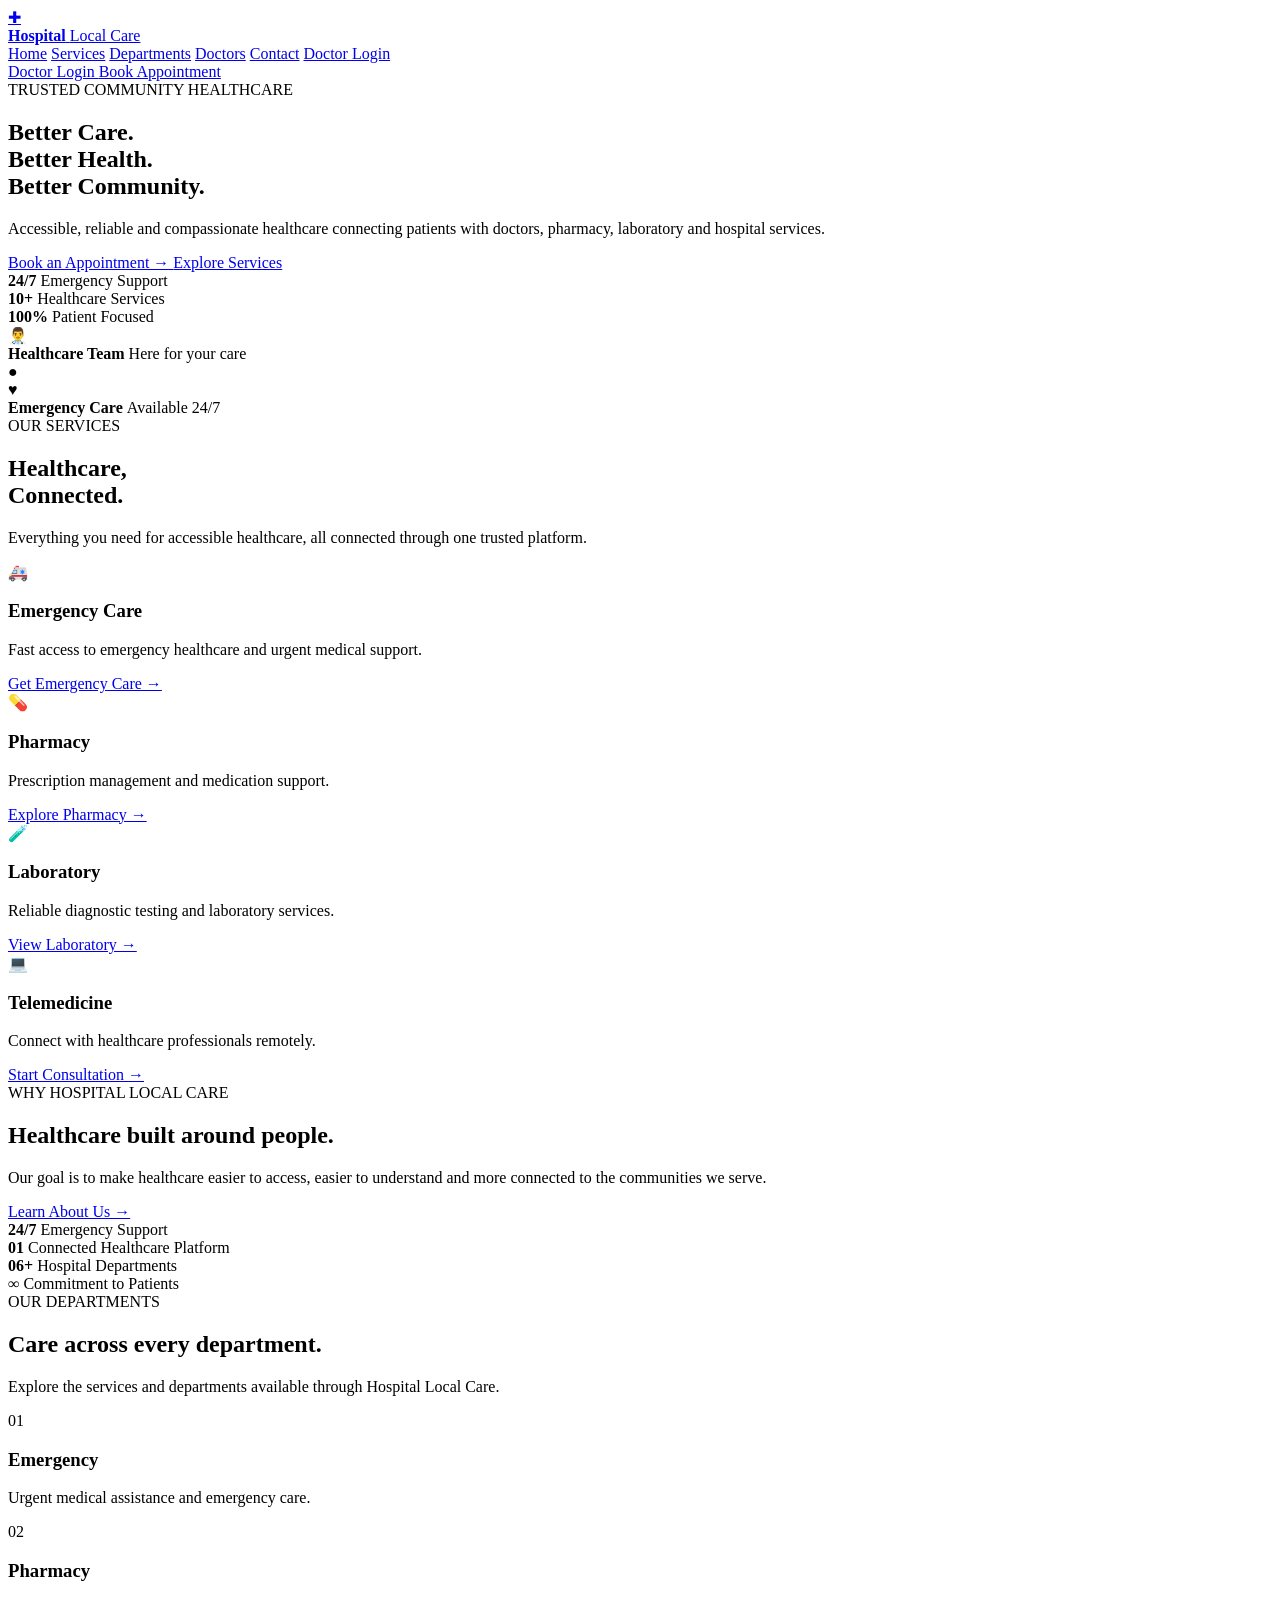
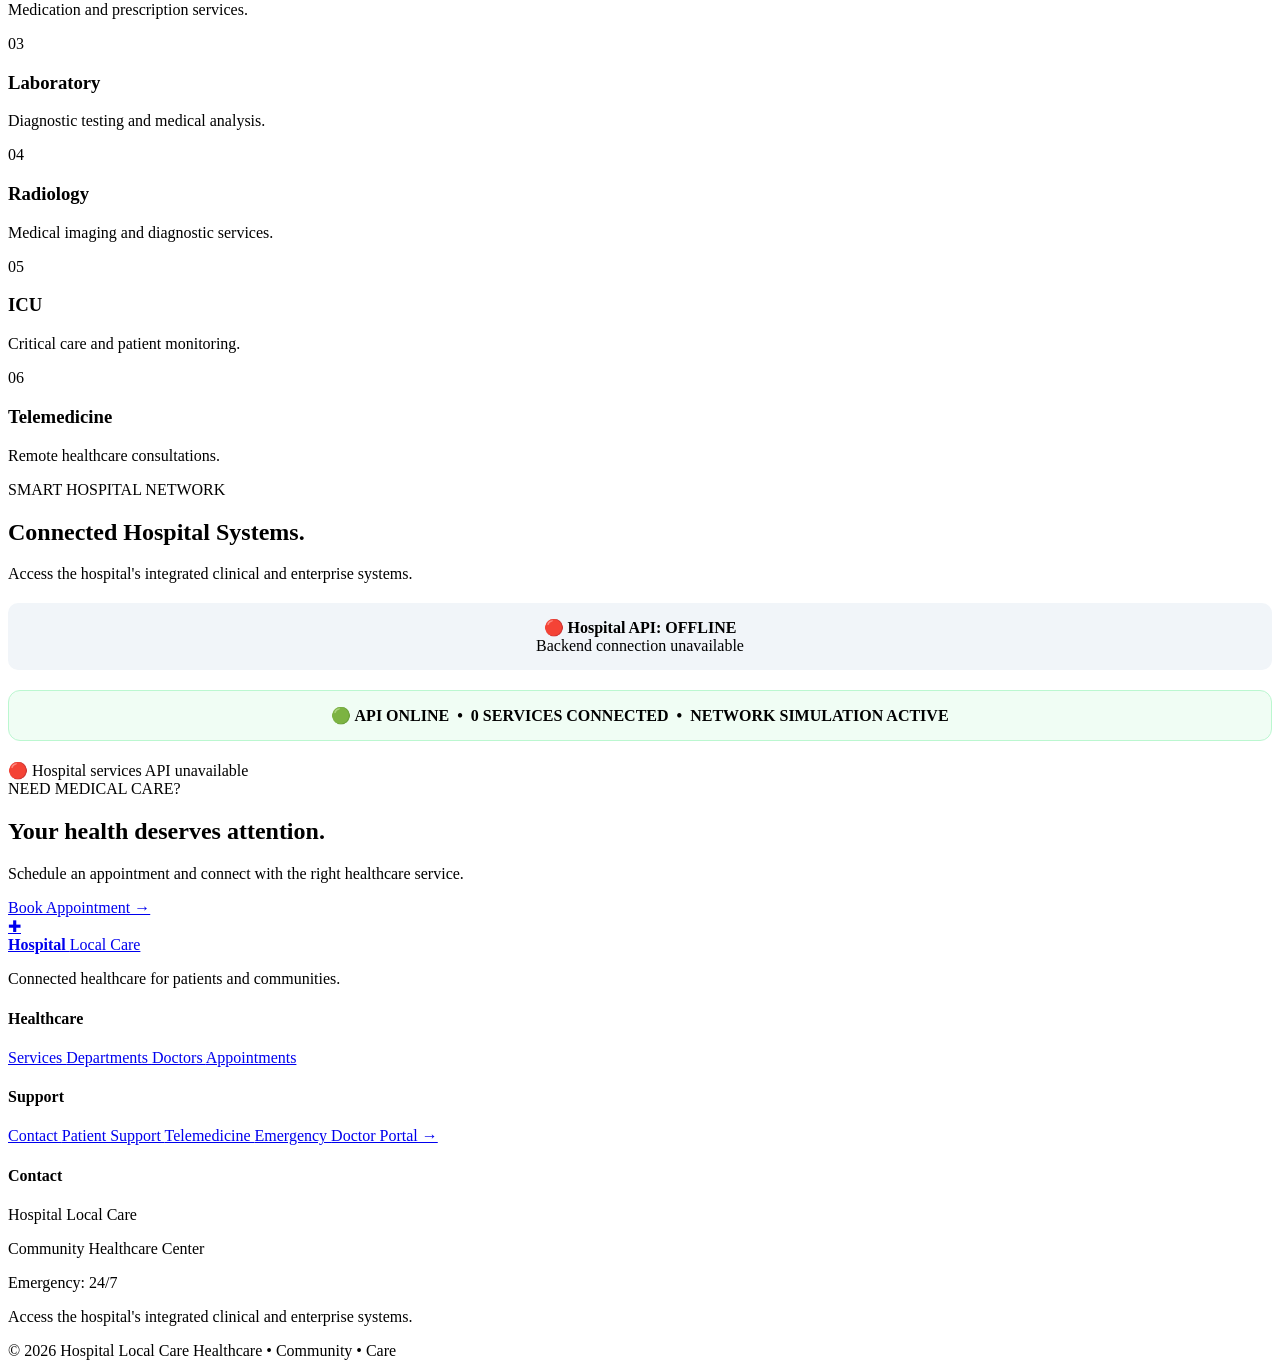
==== index.html @ d18a2b25 "Create index.html" ====
<!DOCTYPE html>
<html lang="en">

<head>
    <meta charset="UTF-8">
    <meta name="viewport" content="width=device-width, initial-scale=1.0">

    <title>Hospital Local Care | Healthcare for Everyone</title>

    <link rel="stylesheet" href="style.css">

    <link rel="preconnect" href="https://fonts.googleapis.com">
    <link rel="preconnect" href="https://fonts.gstatic.com" crossorigin>

    <link
        href="https://fonts.googleapis.com/css2?family=Inter:wght@400;500;600;700;800&display=swap"
        rel="stylesheet">
</head>


<body>


<!-- =====================================================
     NAVBAR
===================================================== -->

<header class="navbar">

    <a href="index.html" class="logo">

        <div class="logo-icon">
            ✚
        </div>

        <div>
            <strong>Hospital</strong>
            <span>Local Care</span>
        </div>

    </a>


   <nav>

    <a href="index.html">Home</a>

    <a href="services.html">Services</a>

    <a href="departments.html">Departments</a>

    <a href="doctors.html">Doctors</a>

    <a href="contact.html">Contact</a>

    <a href="doctor/login.html" class="doctor-login-link">
        Doctor Login
    </a>

</nav>

    <div class="nav-actions">
    <a href="doctor/login.html" class="doctor-login-link">
        Doctor Login
    </a>

    <a href="appointment.html" class="nav-button">
        Book Appointment
    </a>
</div>

</header>



<!-- =====================================================
     MAIN
===================================================== -->

<main>


<!-- =====================================================
     HERO
===================================================== -->

<section class="hero" id="home">


    <div class="hero-content">


        <div class="eyebrow">

            <span></span>

            TRUSTED COMMUNITY HEALTHCARE

        </div>


        <h1>

            Better Care.<br>

            Better Health.<br>

            <strong>Better Community.</strong>

        </h1>


        <p>

            Accessible, reliable and compassionate healthcare
            connecting patients with doctors, pharmacy,
            laboratory and hospital services.

        </p>


        <div class="hero-buttons">


            <a
                href="appointment.html"
                class="primary-button">

                Book an Appointment →

            </a>


            <a
                href="services.html"
                class="secondary-button">

                Explore Services

            </a>


        </div>


        <div class="hero-trust">


            <div>

                <strong>24/7</strong>

                <span>
                    Emergency Support
                </span>

            </div>


            <div>

                <strong>10+</strong>

                <span>
                    Healthcare Services
                </span>

            </div>


            <div>

                <strong>100%</strong>

                <span>
                    Patient Focused
                </span>

            </div>


        </div>


    </div>



    <!-- HERO VISUAL -->

    <div class="hero-visual">


        <div class="medical-circle"></div>


        <div class="doctor-card">


            <div class="doctor-avatar">
                👨‍⚕️
            </div>


            <div>

                <strong>
                    Healthcare Team
                </strong>

                <span>
                    Here for your care
                </span>

            </div>


            <div class="online">
                ●
            </div>


        </div>



        <div class="emergency-card">


            <div class="emergency-icon">
                ♥
            </div>


            <div>

                <strong>
                    Emergency Care
                </strong>

                <span>
                    Available 24/7
                </span>

            </div>


        </div>


    </div>


</section>



<!-- =====================================================
     SERVICES
===================================================== -->

<section class="section" id="services">


    <div class="section-heading">


        <div>

            <span class="section-label">
                OUR SERVICES
            </span>


            <h2>

                Healthcare,<br>

                <span>
                    Connected.
                </span>

            </h2>

        </div>


        <p>

            Everything you need for accessible healthcare,
            all connected through one trusted platform.

        </p>


    </div>



    <div class="service-grid">


        <!-- EMERGENCY -->

        <div class="service-card emergency">


            <div class="service-icon">
                🚑
            </div>


            <h3>
                Emergency Care
            </h3>


            <p>

                Fast access to emergency healthcare
                and urgent medical support.

            </p>


            <a href="appointment.html">
                Get Emergency Care →
            </a>


        </div>



        <!-- PHARMACY -->

        <div class="service-card">


            <div class="service-icon">
                💊
            </div>


            <h3>
                Pharmacy
            </h3>


            <p>

                Prescription management and
                medication support.

            </p>


            <a href="services.html">
                Explore Pharmacy →
            </a>


        </div>



        <!-- LABORATORY -->

        <div class="service-card">


            <div class="service-icon">
                🧪
            </div>


            <h3>
                Laboratory
            </h3>


            <p>

                Reliable diagnostic testing and
                laboratory services.

            </p>


            <a href="departments.html">
                View Laboratory →
            </a>


        </div>



        <!-- TELEMEDICINE -->

        <div class="service-card">


            <div class="service-icon">
                💻
            </div>


            <h3>
                Telemedicine
            </h3>


            <p>

                Connect with healthcare professionals
                remotely.

            </p>


            <a href="appointment.html">
                Start Consultation →
            </a>


        </div>


    </div>


</section>



<!-- =====================================================
     WHY US
===================================================== -->

<section class="trust-section">


    <div class="trust-content">


        <span class="section-label">
            WHY HOSPITAL LOCAL CARE
        </span>


        <h2>

            Healthcare built around

            <span>
                people.
            </span>

        </h2>


        <p>

            Our goal is to make healthcare easier to access,
            easier to understand and more connected to the
            communities we serve.

        </p>


        <a
            href="about.html"
            class="primary-button">

            Learn About Us →

        </a>


    </div>



    <div class="trust-grid">


        <div class="trust-card">

            <strong>
                24/7
            </strong>

            <span>
                Emergency Support
            </span>

        </div>


        <div class="trust-card">

            <strong>
                01
            </strong>

            <span>
                Connected Healthcare Platform
            </span>

        </div>


        <div class="trust-card">

            <strong>
                06+
            </strong>

            <span>
                Hospital Departments
            </span>

        </div>


        <div class="trust-card">

            <strong>
                ∞
            </strong>

            <span>
                Commitment to Patients
            </span>

        </div>


    </div>


</section>



<!-- =====================================================
     DEPARTMENTS
===================================================== -->

<section class="section" id="departments">


    <div class="center-heading">


        <span class="section-label">
            OUR DEPARTMENTS
        </span>


        <h2>

            Care across every

            <span>
                department.
            </span>

        </h2>


        <p>

            Explore the services and departments available
            through Hospital Local Care.

        </p>


    </div>



    <div class="department-grid">


        <div class="department-card">

            <span>
                01
            </span>

            <h3>
                Emergency
            </h3>

            <p>
                Urgent medical assistance and emergency care.
            </p>

        </div>



        <div class="department-card">

            <span>
                02
            </span>

            <h3>
                Pharmacy
            </h3>

            <p>
                Medication and prescription services.
            </p>

        </div>



        <div class="department-card">

            <span>
                03
            </span>

            <h3>
                Laboratory
            </h3>

            <p>
                Diagnostic testing and medical analysis.
            </p>

        </div>



        <div class="department-card">

            <span>
                04
            </span>

            <h3>
                Radiology
            </h3>

            <p>
                Medical imaging and diagnostic services.
            </p>

        </div>



        <div class="department-card">

            <span>
                05
            </span>

            <h3>
                ICU
            </h3>

            <p>
                Critical care and patient monitoring.
            </p>

        </div>



        <div class="department-card">

            <span>
                06
            </span>

            <h3>
                Telemedicine
            </h3>

            <p>
                Remote healthcare consultations.
            </p>

        </div>


    </div>


</section>



<!-- =====================================================
     SMART HOSPITAL NETWORK
===================================================== -->

<section class="section" id="smart-hospital-network">

    <div class="center-heading">

        <span class="section-label">
            SMART HOSPITAL NETWORK
        </span>

        <h2>
            Connected
            <span>Hospital Systems.</span>
        </h2>

        <p>
            Access the hospital's integrated clinical and enterprise systems.
        </p>

    </div>

    <div id="api-status" style="margin:20px 0; padding:15px; border-radius:10px; background:#f1f5f9; text-align:center;">
        Connecting to Smart Hospital API...
    </div>

    <div style="
        margin:20px 0;
        padding:15px 20px;
        border-radius:12px;
        background:#f0fdf4;
        border:1px solid #bbf7d0;
        text-align:center;
        font-weight:600;
    ">
        🟢 API ONLINE &nbsp;•&nbsp;
        <span id="service-count">0</span> SERVICES CONNECTED &nbsp;•&nbsp;
        NETWORK SIMULATION ACTIVE
    </div>

    <div id="hospital-services" class="service-grid"></div>

</section>

<script>
function checkHospitalAPI() {
    fetch("https://smart-hospital-api-i5eo.onrender.com/api/health")
        .then(response => {
            if (!response.ok) {
                throw new Error("API unavailable");
            }
            return response.json();
        })
        .then(data => {
            document.getElementById("api-status").innerHTML =
                "🟢 <strong>" + data.hospital + " API: " + data.status + "</strong><br>" +
                data.message;
        })
        .catch(error => {
            document.getElementById("api-status").innerHTML =
                "🔴 <strong>Hospital API: OFFLINE</strong><br>" +
                "Backend connection unavailable";
        });
}

checkHospitalAPI();
setInterval(checkHospitalAPI, 10000);

fetch("http://127.0.0.1:5000/api/services")
    .then(response => {
        if (!response.ok) {
            throw new Error("Services API unavailable");
        }
        return response.json();
    })
    .then(services => {
        const container = document.getElementById("hospital-services");
        const serviceCount = Object.keys(services).length;

        document.getElementById("service-count").textContent = serviceCount;

        container.innerHTML = Object.values(services).map(service => `
            <div class="service-card">
                <div class="service-icon">🏥</div>
                <h3>${service.name}</h3>
                <p>🟢 <strong>${service.status}</strong></p>
                <small>Hospital Server: ${service.ip}</small>
                <br><br>
                <button
                    onclick="openHospitalService('${service.url}')"
                    style="
                        padding:10px 16px;
                        border:0;
                        border-radius:8px;
                        cursor:pointer;
                    "
                >
                    Open Hospital Service →
                </button>
            </div>
        `).join("");
    })
    .catch(error => {
        document.getElementById("hospital-services").innerHTML =
            "🔴 Hospital services API unavailable";
        document.getElementById("service-count").textContent = "0";
    });

function openHospitalService(url) {
    const serviceName =
        url.includes("192.168.80.30") ? "Electronic Medical Record" :
        url.includes("192.168.80.40") ? "Medical Imaging / PACS" :
        url.includes("192.168.80.50") ? "AI Healthcare" :
        url.includes("192.168.80.60") ? "Pharmacy Management" :
        "Hospital Service";

    alert(
        "🏥 " + serviceName +
        "\n\nStatus: ONLINE" +
        "\nHospital Network Endpoint: " + url +
        "\n\nConnected through Smart Hospital API"
    );
}
</script>


<!-- =====================================================
     APPOINTMENT CTA
===================================================== -->

<section
    class="appointment"
    id="appointment">


    <div>


        <span class="section-label">
            NEED MEDICAL CARE?
        </span>


        <h2>

            Your health deserves

            <span>
                attention.
            </span>

        </h2>


        <p>

            Schedule an appointment and connect
            with the right healthcare service.

        </p>


    </div>


    <a
        href="appointment.html"
        class="appointment-button">

        Book Appointment →

    </a>


</section>


</main>



<!-- =====================================================
     FOOTER
===================================================== -->

<footer id="contact">


    <div class="footer-main">


        <!-- BRAND -->

        <div class="footer-brand">


            <a
                href="index.html"
                class="logo footer-logo">


                <div class="logo-icon">
                    ✚
                </div>


                <div>

                    <strong>
                        Hospital
                    </strong>

                    <span>
                        Local Care
                    </span>

                </div>


            </a>


            <p>

                Connected healthcare for
                patients and communities.

            </p>


        </div>



        <!-- HEALTHCARE -->

        <div>


            <h4>
                Healthcare
            </h4>


            <a href="services.html">
                Services
            </a>


            <a href="departments.html">
                Departments
            </a>


            <a href="doctors.html">
                Doctors
            </a>


            <a href="appointment.html">
                Appointments
            </a>


        </div>



        <!-- SUPPORT -->

        <div>


            <h4>
                Support
            </h4>


            <a href="contact.html">
                Contact
            </a>


            <a href="appointment.html">
                Patient Support
            </a>


            <a href="appointment.html">
                Telemedicine
            </a>


            <a href="appointment.html">
                Emergency
            </a>


            <!-- DOCTOR PORTAL -->

            <a
                href="doctor/login.html"
                class="doctor-portal-link">

                Doctor Portal →

            </a>


        </div>



        <!-- CONTACT -->

        <div>


            <h4>
                Contact
            </h4>


            <p>
                Hospital Local Care
            </p>


            <p>
                Community Healthcare Center
            </p>


            <p>
                Emergency: 24/7
            </p>


        </div>


    </div>



    <!-- FOOTER BOTTOM -->

    <div class="footer-bottom">

<p>
    Access the hospital's integrated clinical and enterprise systems.
</p>
        <span>

            © 2026 Hospital Local Care

        </span>


        <span>

            Healthcare • Community • Care

        </span>


    </div>


</footer>


</body>
</html>
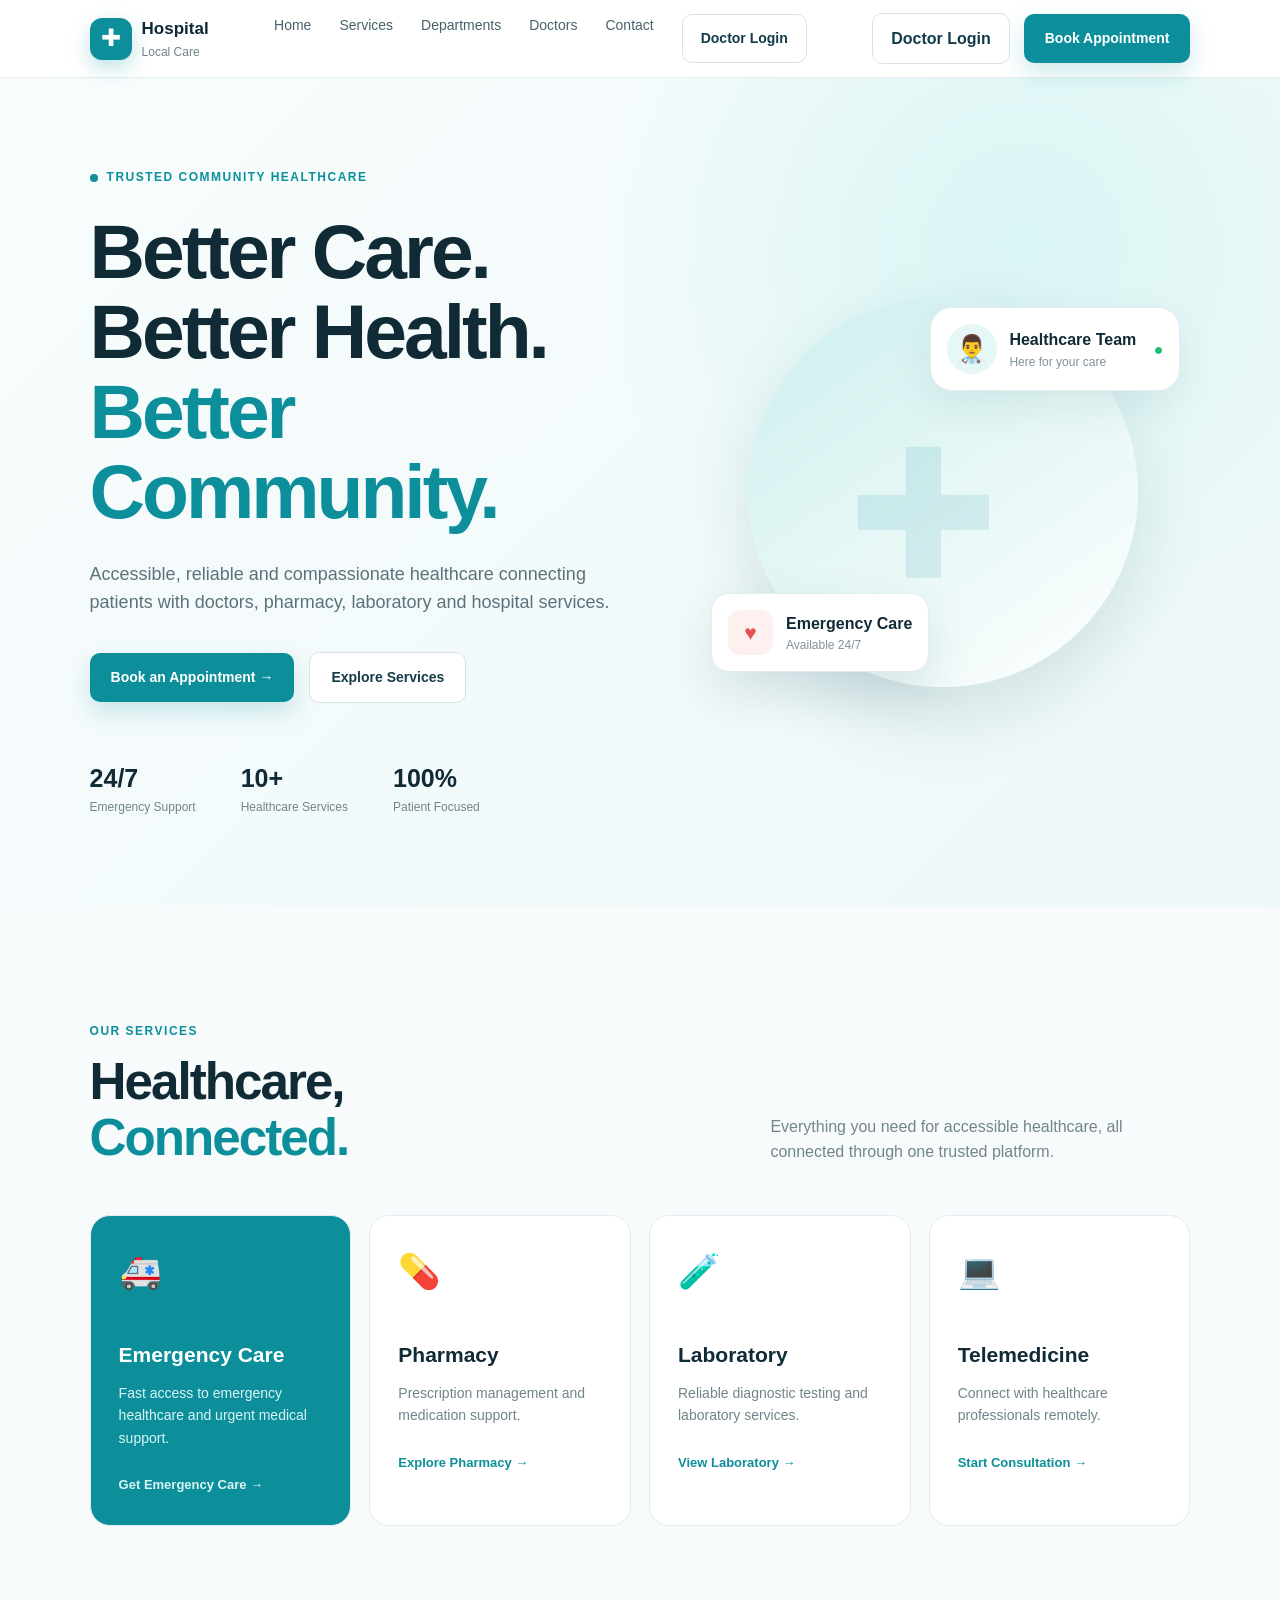
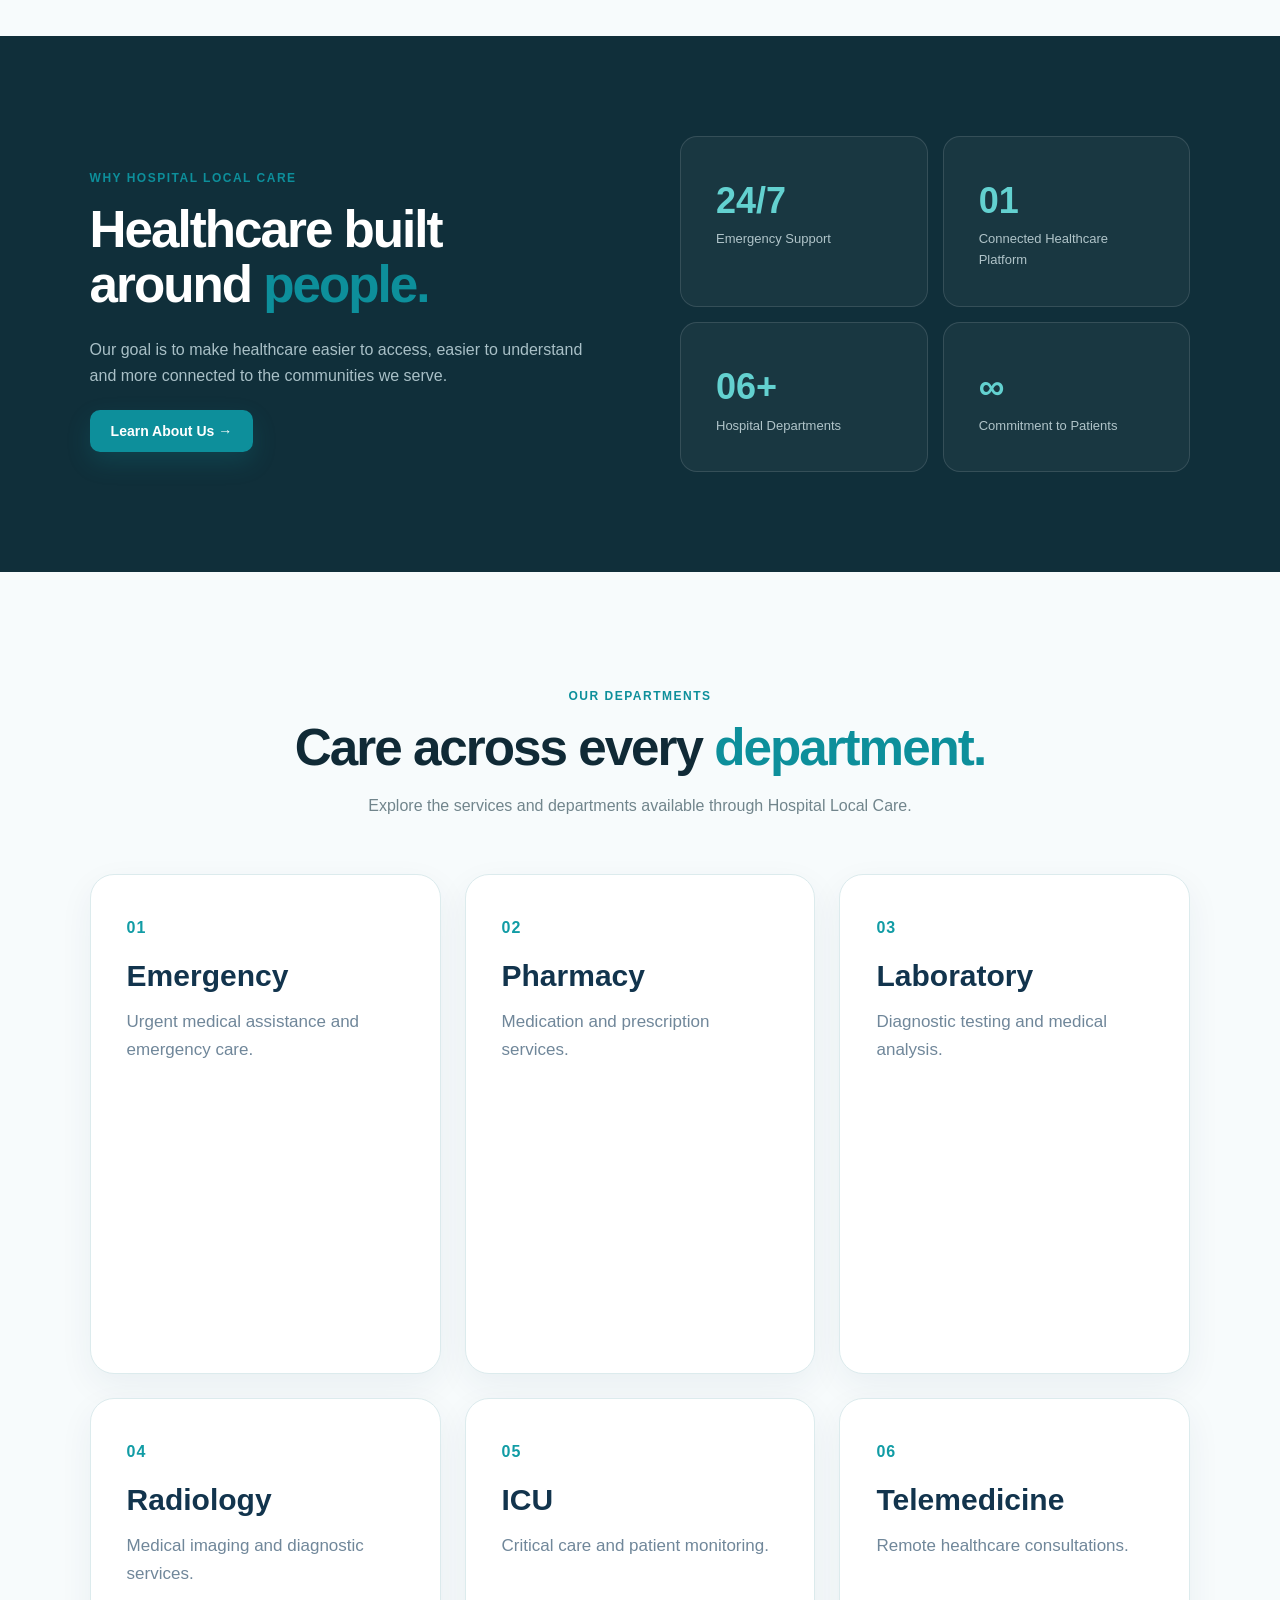
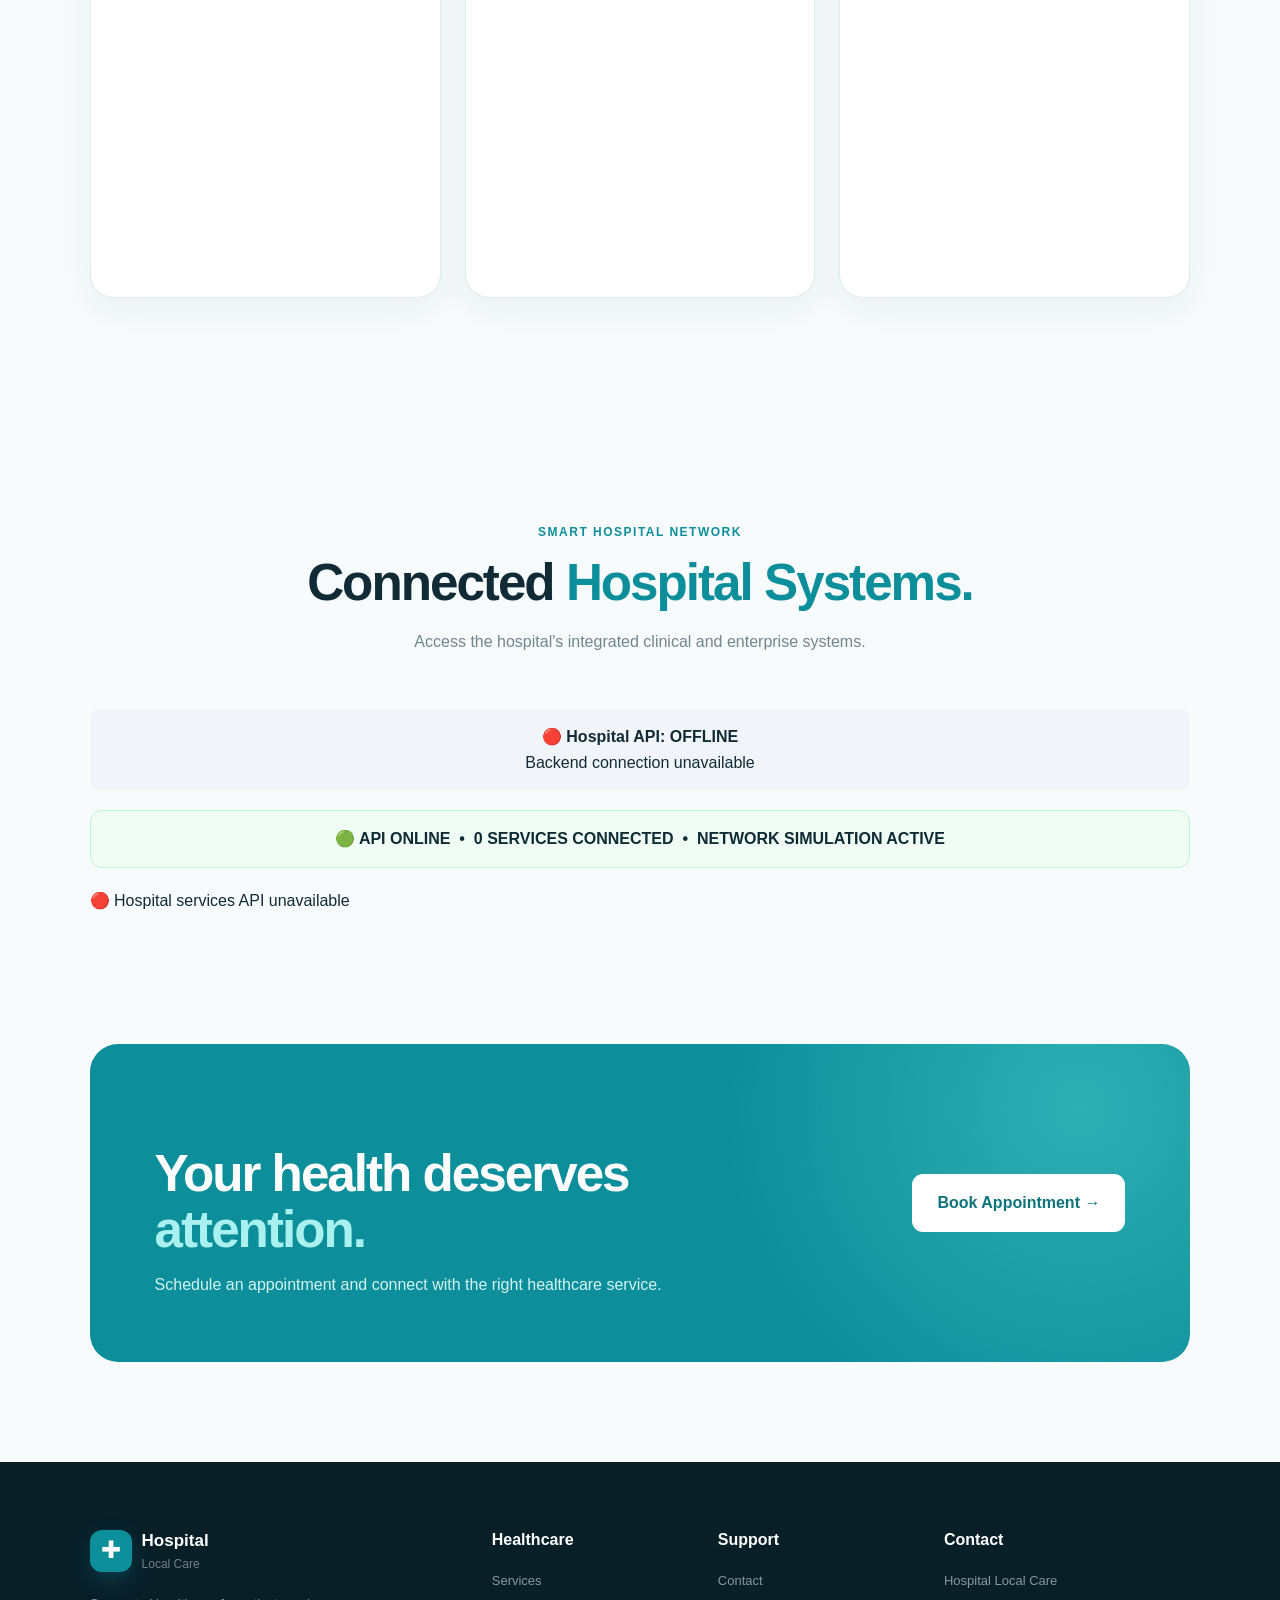
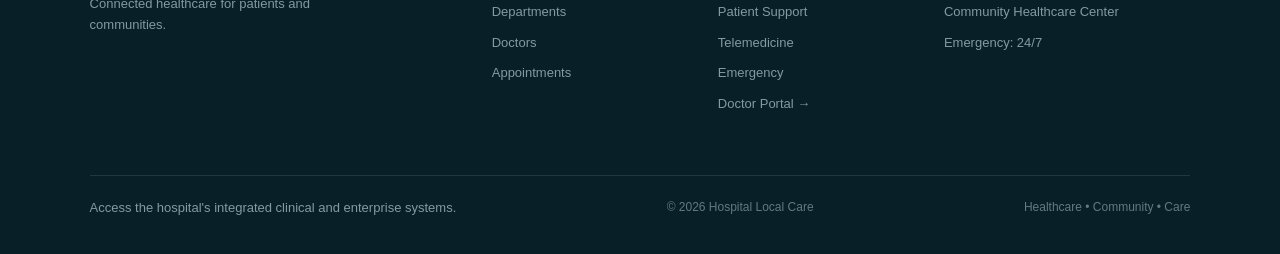
==== commit b3b68c61: "Add files via upload" ====
--- a/index.html
+++ b/index.html
@@ -1,1076 +1,1076 @@
-<!DOCTYPE html>
-<html lang="en">
-
-<head>
-    <meta charset="UTF-8">
-    <meta name="viewport" content="width=device-width, initial-scale=1.0">
-
-    <title>Hospital Local Care | Healthcare for Everyone</title>
-
-    <link rel="stylesheet" href="style.css">
-
-    <link rel="preconnect" href="https://fonts.googleapis.com">
-    <link rel="preconnect" href="https://fonts.gstatic.com" crossorigin>
-
-    <link
-        href="https://fonts.googleapis.com/css2?family=Inter:wght@400;500;600;700;800&display=swap"
-        rel="stylesheet">
-</head>
-
-
-<body>
-
-
-<!-- =====================================================
-     NAVBAR
-===================================================== -->
-
-<header class="navbar">
-
-    <a href="index.html" class="logo">
-
-        <div class="logo-icon">
-            ✚
-        </div>
-
-        <div>
-            <strong>Hospital</strong>
-            <span>Local Care</span>
-        </div>
-
-    </a>
-
-
-   <nav>
-
-    <a href="index.html">Home</a>
-
-    <a href="services.html">Services</a>
-
-    <a href="departments.html">Departments</a>
-
-    <a href="doctors.html">Doctors</a>
-
-    <a href="contact.html">Contact</a>
-
-    <a href="doctor/login.html" class="doctor-login-link">
-        Doctor Login
-    </a>
-
-</nav>
-
-    <div class="nav-actions">
-    <a href="doctor/login.html" class="doctor-login-link">
-        Doctor Login
-    </a>
-
-    <a href="appointment.html" class="nav-button">
-        Book Appointment
-    </a>
-</div>
-
-</header>
-
-
-
-<!-- =====================================================
-     MAIN
-===================================================== -->
-
-<main>
-
-
-<!-- =====================================================
-     HERO
-===================================================== -->
-
-<section class="hero" id="home">
-
-
-    <div class="hero-content">
-
-
-        <div class="eyebrow">
-
-            <span></span>
-
-            TRUSTED COMMUNITY HEALTHCARE
-
-        </div>
-
-
-        <h1>
-
-            Better Care.<br>
-
-            Better Health.<br>
-
-            <strong>Better Community.</strong>
-
-        </h1>
-
-
-        <p>
-
-            Accessible, reliable and compassionate healthcare
-            connecting patients with doctors, pharmacy,
-            laboratory and hospital services.
-
-        </p>
-
-
-        <div class="hero-buttons">
-
-
-            <a
-                href="appointment.html"
-                class="primary-button">
-
-                Book an Appointment →
-
-            </a>
-
-
-            <a
-                href="services.html"
-                class="secondary-button">
-
-                Explore Services
-
-            </a>
-
-
-        </div>
-
-
-        <div class="hero-trust">
-
-
-            <div>
-
-                <strong>24/7</strong>
-
-                <span>
-                    Emergency Support
-                </span>
-
-            </div>
-
-
-            <div>
-
-                <strong>10+</strong>
-
-                <span>
-                    Healthcare Services
-                </span>
-
-            </div>
-
-
-            <div>
-
-                <strong>100%</strong>
-
-                <span>
-                    Patient Focused
-                </span>
-
-            </div>
-
-
-        </div>
-
-
-    </div>
-
-
-
-    <!-- HERO VISUAL -->
-
-    <div class="hero-visual">
-
-
-        <div class="medical-circle"></div>
-
-
-        <div class="doctor-card">
-
-
-            <div class="doctor-avatar">
-                👨‍⚕️
-            </div>
-
-
-            <div>
-
-                <strong>
-                    Healthcare Team
-                </strong>
-
-                <span>
-                    Here for your care
-                </span>
-
-            </div>
-
-
-            <div class="online">
-                ●
-            </div>
-
-
-        </div>
-
-
-
-        <div class="emergency-card">
-
-
-            <div class="emergency-icon">
-                ♥
-            </div>
-
-
-            <div>
-
-                <strong>
-                    Emergency Care
-                </strong>
-
-                <span>
-                    Available 24/7
-                </span>
-
-            </div>
-
-
-        </div>
-
-
-    </div>
-
-
-</section>
-
-
-
-<!-- =====================================================
-     SERVICES
-===================================================== -->
-
-<section class="section" id="services">
-
-
-    <div class="section-heading">
-
-
-        <div>
-
-            <span class="section-label">
-                OUR SERVICES
-            </span>
-
-
-            <h2>
-
-                Healthcare,<br>
-
-                <span>
-                    Connected.
-                </span>
-
-            </h2>
-
-        </div>
-
-
-        <p>
-
-            Everything you need for accessible healthcare,
-            all connected through one trusted platform.
-
-        </p>
-
-
-    </div>
-
-
-
-    <div class="service-grid">
-
-
-        <!-- EMERGENCY -->
-
-        <div class="service-card emergency">
-
-
-            <div class="service-icon">
-                🚑
-            </div>
-
-
-            <h3>
-                Emergency Care
-            </h3>
-
-
-            <p>
-
-                Fast access to emergency healthcare
-                and urgent medical support.
-
-            </p>
-
-
-            <a href="appointment.html">
-                Get Emergency Care →
-            </a>
-
-
-        </div>
-
-
-
-        <!-- PHARMACY -->
-
-        <div class="service-card">
-
-
-            <div class="service-icon">
-                💊
-            </div>
-
-
-            <h3>
-                Pharmacy
-            </h3>
-
-
-            <p>
-
-                Prescription management and
-                medication support.
-
-            </p>
-
-
-            <a href="services.html">
-                Explore Pharmacy →
-            </a>
-
-
-        </div>
-
-
-
-        <!-- LABORATORY -->
-
-        <div class="service-card">
-
-
-            <div class="service-icon">
-                🧪
-            </div>
-
-
-            <h3>
-                Laboratory
-            </h3>
-
-
-            <p>
-
-                Reliable diagnostic testing and
-                laboratory services.
-
-            </p>
-
-
-            <a href="departments.html">
-                View Laboratory →
-            </a>
-
-
-        </div>
-
-
-
-        <!-- TELEMEDICINE -->
-
-        <div class="service-card">
-
-
-            <div class="service-icon">
-                💻
-            </div>
-
-
-            <h3>
-                Telemedicine
-            </h3>
-
-
-            <p>
-
-                Connect with healthcare professionals
-                remotely.
-
-            </p>
-
-
-            <a href="appointment.html">
-                Start Consultation →
-            </a>
-
-
-        </div>
-
-
-    </div>
-
-
-</section>
-
-
-
-<!-- =====================================================
-     WHY US
-===================================================== -->
-
-<section class="trust-section">
-
-
-    <div class="trust-content">
-
-
-        <span class="section-label">
-            WHY HOSPITAL LOCAL CARE
-        </span>
-
-
-        <h2>
-
-            Healthcare built around
-
-            <span>
-                people.
-            </span>
-
-        </h2>
-
-
-        <p>
-
-            Our goal is to make healthcare easier to access,
-            easier to understand and more connected to the
-            communities we serve.
-
-        </p>
-
-
-        <a
-            href="about.html"
-            class="primary-button">
-
-            Learn About Us →
-
-        </a>
-
-
-    </div>
-
-
-
-    <div class="trust-grid">
-
-
-        <div class="trust-card">
-
-            <strong>
-                24/7
-            </strong>
-
-            <span>
-                Emergency Support
-            </span>
-
-        </div>
-
-
-        <div class="trust-card">
-
-            <strong>
-                01
-            </strong>
-
-            <span>
-                Connected Healthcare Platform
-            </span>
-
-        </div>
-
-
-        <div class="trust-card">
-
-            <strong>
-                06+
-            </strong>
-
-            <span>
-                Hospital Departments
-            </span>
-
-        </div>
-
-
-        <div class="trust-card">
-
-            <strong>
-                ∞
-            </strong>
-
-            <span>
-                Commitment to Patients
-            </span>
-
-        </div>
-
-
-    </div>
-
-
-</section>
-
-
-
-<!-- =====================================================
-     DEPARTMENTS
-===================================================== -->
-
-<section class="section" id="departments">
-
-
-    <div class="center-heading">
-
-
-        <span class="section-label">
-            OUR DEPARTMENTS
-        </span>
-
-
-        <h2>
-
-            Care across every
-
-            <span>
-                department.
-            </span>
-
-        </h2>
-
-
-        <p>
-
-            Explore the services and departments available
-            through Hospital Local Care.
-
-        </p>
-
-
-    </div>
-
-
-
-    <div class="department-grid">
-
-
-        <div class="department-card">
-
-            <span>
-                01
-            </span>
-
-            <h3>
-                Emergency
-            </h3>
-
-            <p>
-                Urgent medical assistance and emergency care.
-            </p>
-
-        </div>
-
-
-
-        <div class="department-card">
-
-            <span>
-                02
-            </span>
-
-            <h3>
-                Pharmacy
-            </h3>
-
-            <p>
-                Medication and prescription services.
-            </p>
-
-        </div>
-
-
-
-        <div class="department-card">
-
-            <span>
-                03
-            </span>
-
-            <h3>
-                Laboratory
-            </h3>
-
-            <p>
-                Diagnostic testing and medical analysis.
-            </p>
-
-        </div>
-
-
-
-        <div class="department-card">
-
-            <span>
-                04
-            </span>
-
-            <h3>
-                Radiology
-            </h3>
-
-            <p>
-                Medical imaging and diagnostic services.
-            </p>
-
-        </div>
-
-
-
-        <div class="department-card">
-
-            <span>
-                05
-            </span>
-
-            <h3>
-                ICU
-            </h3>
-
-            <p>
-                Critical care and patient monitoring.
-            </p>
-
-        </div>
-
-
-
-        <div class="department-card">
-
-            <span>
-                06
-            </span>
-
-            <h3>
-                Telemedicine
-            </h3>
-
-            <p>
-                Remote healthcare consultations.
-            </p>
-
-        </div>
-
-
-    </div>
-
-
-</section>
-
-
-
-<!-- =====================================================
-     SMART HOSPITAL NETWORK
-===================================================== -->
-
-<section class="section" id="smart-hospital-network">
-
-    <div class="center-heading">
-
-        <span class="section-label">
-            SMART HOSPITAL NETWORK
-        </span>
-
-        <h2>
-            Connected
-            <span>Hospital Systems.</span>
-        </h2>
-
-        <p>
-            Access the hospital's integrated clinical and enterprise systems.
-        </p>
-
-    </div>
-
-    <div id="api-status" style="margin:20px 0; padding:15px; border-radius:10px; background:#f1f5f9; text-align:center;">
-        Connecting to Smart Hospital API...
-    </div>
-
-    <div style="
-        margin:20px 0;
-        padding:15px 20px;
-        border-radius:12px;
-        background:#f0fdf4;
-        border:1px solid #bbf7d0;
-        text-align:center;
-        font-weight:600;
-    ">
-        🟢 API ONLINE &nbsp;•&nbsp;
-        <span id="service-count">0</span> SERVICES CONNECTED &nbsp;•&nbsp;
-        NETWORK SIMULATION ACTIVE
-    </div>
-
-    <div id="hospital-services" class="service-grid"></div>
-
-</section>
-
-<script>
-function checkHospitalAPI() {
-    fetch("https://smart-hospital-api-i5eo.onrender.com/api/health")
-        .then(response => {
-            if (!response.ok) {
-                throw new Error("API unavailable");
-            }
-            return response.json();
-        })
-        .then(data => {
-            document.getElementById("api-status").innerHTML =
-                "🟢 <strong>" + data.hospital + " API: " + data.status + "</strong><br>" +
-                data.message;
-        })
-        .catch(error => {
-            document.getElementById("api-status").innerHTML =
-                "🔴 <strong>Hospital API: OFFLINE</strong><br>" +
-                "Backend connection unavailable";
-        });
-}
-
-checkHospitalAPI();
-setInterval(checkHospitalAPI, 10000);
-
-fetch("http://127.0.0.1:5000/api/services")
-    .then(response => {
-        if (!response.ok) {
-            throw new Error("Services API unavailable");
-        }
-        return response.json();
-    })
-    .then(services => {
-        const container = document.getElementById("hospital-services");
-        const serviceCount = Object.keys(services).length;
-
-        document.getElementById("service-count").textContent = serviceCount;
-
-        container.innerHTML = Object.values(services).map(service => `
-            <div class="service-card">
-                <div class="service-icon">🏥</div>
-                <h3>${service.name}</h3>
-                <p>🟢 <strong>${service.status}</strong></p>
-                <small>Hospital Server: ${service.ip}</small>
-                <br><br>
-                <button
-                    onclick="openHospitalService('${service.url}')"
-                    style="
-                        padding:10px 16px;
-                        border:0;
-                        border-radius:8px;
-                        cursor:pointer;
-                    "
-                >
-                    Open Hospital Service →
-                </button>
-            </div>
-        `).join("");
-    })
-    .catch(error => {
-        document.getElementById("hospital-services").innerHTML =
-            "🔴 Hospital services API unavailable";
-        document.getElementById("service-count").textContent = "0";
-    });
-
-function openHospitalService(url) {
-    const serviceName =
-        url.includes("192.168.80.30") ? "Electronic Medical Record" :
-        url.includes("192.168.80.40") ? "Medical Imaging / PACS" :
-        url.includes("192.168.80.50") ? "AI Healthcare" :
-        url.includes("192.168.80.60") ? "Pharmacy Management" :
-        "Hospital Service";
-
-    alert(
-        "🏥 " + serviceName +
-        "\n\nStatus: ONLINE" +
-        "\nHospital Network Endpoint: " + url +
-        "\n\nConnected through Smart Hospital API"
-    );
-}
-</script>
-
-
-<!-- =====================================================
-     APPOINTMENT CTA
-===================================================== -->
-
-<section
-    class="appointment"
-    id="appointment">
-
-
-    <div>
-
-
-        <span class="section-label">
-            NEED MEDICAL CARE?
-        </span>
-
-
-        <h2>
-
-            Your health deserves
-
-            <span>
-                attention.
-            </span>
-
-        </h2>
-
-
-        <p>
-
-            Schedule an appointment and connect
-            with the right healthcare service.
-
-        </p>
-
-
-    </div>
-
-
-    <a
-        href="appointment.html"
-        class="appointment-button">
-
-        Book Appointment →
-
-    </a>
-
-
-</section>
-
-
-</main>
-
-
-
-<!-- =====================================================
-     FOOTER
-===================================================== -->
-
-<footer id="contact">
-
-
-    <div class="footer-main">
-
-
-        <!-- BRAND -->
-
-        <div class="footer-brand">
-
-
-            <a
-                href="index.html"
-                class="logo footer-logo">
-
-
-                <div class="logo-icon">
-                    ✚
-                </div>
-
-
-                <div>
-
-                    <strong>
-                        Hospital
-                    </strong>
-
-                    <span>
-                        Local Care
-                    </span>
-
-                </div>
-
-
-            </a>
-
-
-            <p>
-
-                Connected healthcare for
-                patients and communities.
-
-            </p>
-
-
-        </div>
-
-
-
-        <!-- HEALTHCARE -->
-
-        <div>
-
-
-            <h4>
-                Healthcare
-            </h4>
-
-
-            <a href="services.html">
-                Services
-            </a>
-
-
-            <a href="departments.html">
-                Departments
-            </a>
-
-
-            <a href="doctors.html">
-                Doctors
-            </a>
-
-
-            <a href="appointment.html">
-                Appointments
-            </a>
-
-
-        </div>
-
-
-
-        <!-- SUPPORT -->
-
-        <div>
-
-
-            <h4>
-                Support
-            </h4>
-
-
-            <a href="contact.html">
-                Contact
-            </a>
-
-
-            <a href="appointment.html">
-                Patient Support
-            </a>
-
-
-            <a href="appointment.html">
-                Telemedicine
-            </a>
-
-
-            <a href="appointment.html">
-                Emergency
-            </a>
-
-
-            <!-- DOCTOR PORTAL -->
-
-            <a
-                href="doctor/login.html"
-                class="doctor-portal-link">
-
-                Doctor Portal →
-
-            </a>
-
-
-        </div>
-
-
-
-        <!-- CONTACT -->
-
-        <div>
-
-
-            <h4>
-                Contact
-            </h4>
-
-
-            <p>
-                Hospital Local Care
-            </p>
-
-
-            <p>
-                Community Healthcare Center
-            </p>
-
-
-            <p>
-                Emergency: 24/7
-            </p>
-
-
-        </div>
-
-
-    </div>
-
-
-
-    <!-- FOOTER BOTTOM -->
-
-    <div class="footer-bottom">
-
-<p>
-    Access the hospital's integrated clinical and enterprise systems.
-</p>
-        <span>
-
-            © 2026 Hospital Local Care
-
-        </span>
-
-
-        <span>
-
-            Healthcare • Community • Care
-
-        </span>
-
-
-    </div>
-
-
-</footer>
-
-
-</body>
-</html>
+<!DOCTYPE html>
+<html lang="en">
+
+<head>
+    <meta charset="UTF-8">
+    <meta name="viewport" content="width=device-width, initial-scale=1.0">
+
+    <title>Hospital Local Care | Healthcare for Everyone</title>
+
+    <link rel="stylesheet" href="style.css">
+
+    <link rel="preconnect" href="https://fonts.googleapis.com">
+    <link rel="preconnect" href="https://fonts.gstatic.com" crossorigin>
+
+    <link
+        href="https://fonts.googleapis.com/css2?family=Inter:wght@400;500;600;700;800&display=swap"
+        rel="stylesheet">
+</head>
+
+
+<body>
+
+
+<!-- =====================================================
+     NAVBAR
+===================================================== -->
+
+<header class="navbar">
+
+    <a href="index.html" class="logo">
+
+        <div class="logo-icon">
+            ✚
+        </div>
+
+        <div>
+            <strong>Hospital</strong>
+            <span>Local Care</span>
+        </div>
+
+    </a>
+
+
+   <nav>
+
+    <a href="index.html">Home</a>
+
+    <a href="services.html">Services</a>
+
+    <a href="departments.html">Departments</a>
+
+    <a href="doctors.html">Doctors</a>
+
+    <a href="contact.html">Contact</a>
+
+    <a href="doctor/login.html" class="doctor-login-link">
+        Doctor Login
+    </a>
+
+</nav>
+
+    <div class="nav-actions">
+    <a href="doctor/login.html" class="doctor-login-link">
+        Doctor Login
+    </a>
+
+    <a href="appointment.html" class="nav-button">
+        Book Appointment
+    </a>
+</div>
+
+</header>
+
+
+
+<!-- =====================================================
+     MAIN
+===================================================== -->
+
+<main>
+
+
+<!-- =====================================================
+     HERO
+===================================================== -->
+
+<section class="hero" id="home">
+
+
+    <div class="hero-content">
+
+
+        <div class="eyebrow">
+
+            <span></span>
+
+            TRUSTED COMMUNITY HEALTHCARE
+
+        </div>
+
+
+        <h1>
+
+            Better Care.<br>
+
+            Better Health.<br>
+
+            <strong>Better Community.</strong>
+
+        </h1>
+
+
+        <p>
+
+            Accessible, reliable and compassionate healthcare
+            connecting patients with doctors, pharmacy,
+            laboratory and hospital services.
+
+        </p>
+
+
+        <div class="hero-buttons">
+
+
+            <a
+                href="appointment.html"
+                class="primary-button">
+
+                Book an Appointment →
+
+            </a>
+
+
+            <a
+                href="services.html"
+                class="secondary-button">
+
+                Explore Services
+
+            </a>
+
+
+        </div>
+
+
+        <div class="hero-trust">
+
+
+            <div>
+
+                <strong>24/7</strong>
+
+                <span>
+                    Emergency Support
+                </span>
+
+            </div>
+
+
+            <div>
+
+                <strong>10+</strong>
+
+                <span>
+                    Healthcare Services
+                </span>
+
+            </div>
+
+
+            <div>
+
+                <strong>100%</strong>
+
+                <span>
+                    Patient Focused
+                </span>
+
+            </div>
+
+
+        </div>
+
+
+    </div>
+
+
+
+    <!-- HERO VISUAL -->
+
+    <div class="hero-visual">
+
+
+        <div class="medical-circle"></div>
+
+
+        <div class="doctor-card">
+
+
+            <div class="doctor-avatar">
+                👨‍⚕️
+            </div>
+
+
+            <div>
+
+                <strong>
+                    Healthcare Team
+                </strong>
+
+                <span>
+                    Here for your care
+                </span>
+
+            </div>
+
+
+            <div class="online">
+                ●
+            </div>
+
+
+        </div>
+
+
+
+        <div class="emergency-card">
+
+
+            <div class="emergency-icon">
+                ♥
+            </div>
+
+
+            <div>
+
+                <strong>
+                    Emergency Care
+                </strong>
+
+                <span>
+                    Available 24/7
+                </span>
+
+            </div>
+
+
+        </div>
+
+
+    </div>
+
+
+</section>
+
+
+
+<!-- =====================================================
+     SERVICES
+===================================================== -->
+
+<section class="section" id="services">
+
+
+    <div class="section-heading">
+
+
+        <div>
+
+            <span class="section-label">
+                OUR SERVICES
+            </span>
+
+
+            <h2>
+
+                Healthcare,<br>
+
+                <span>
+                    Connected.
+                </span>
+
+            </h2>
+
+        </div>
+
+
+        <p>
+
+            Everything you need for accessible healthcare,
+            all connected through one trusted platform.
+
+        </p>
+
+
+    </div>
+
+
+
+    <div class="service-grid">
+
+
+        <!-- EMERGENCY -->
+
+        <div class="service-card emergency">
+
+
+            <div class="service-icon">
+                🚑
+            </div>
+
+
+            <h3>
+                Emergency Care
+            </h3>
+
+
+            <p>
+
+                Fast access to emergency healthcare
+                and urgent medical support.
+
+            </p>
+
+
+            <a href="appointment.html">
+                Get Emergency Care →
+            </a>
+
+
+        </div>
+
+
+
+        <!-- PHARMACY -->
+
+        <div class="service-card">
+
+
+            <div class="service-icon">
+                💊
+            </div>
+
+
+            <h3>
+                Pharmacy
+            </h3>
+
+
+            <p>
+
+                Prescription management and
+                medication support.
+
+            </p>
+
+
+            <a href="services.html">
+                Explore Pharmacy →
+            </a>
+
+
+        </div>
+
+
+
+        <!-- LABORATORY -->
+
+        <div class="service-card">
+
+
+            <div class="service-icon">
+                🧪
+            </div>
+
+
+            <h3>
+                Laboratory
+            </h3>
+
+
+            <p>
+
+                Reliable diagnostic testing and
+                laboratory services.
+
+            </p>
+
+
+            <a href="departments.html">
+                View Laboratory →
+            </a>
+
+
+        </div>
+
+
+
+        <!-- TELEMEDICINE -->
+
+        <div class="service-card">
+
+
+            <div class="service-icon">
+                💻
+            </div>
+
+
+            <h3>
+                Telemedicine
+            </h3>
+
+
+            <p>
+
+                Connect with healthcare professionals
+                remotely.
+
+            </p>
+
+
+            <a href="appointment.html">
+                Start Consultation →
+            </a>
+
+
+        </div>
+
+
+    </div>
+
+
+</section>
+
+
+
+<!-- =====================================================
+     WHY US
+===================================================== -->
+
+<section class="trust-section">
+
+
+    <div class="trust-content">
+
+
+        <span class="section-label">
+            WHY HOSPITAL LOCAL CARE
+        </span>
+
+
+        <h2>
+
+            Healthcare built around
+
+            <span>
+                people.
+            </span>
+
+        </h2>
+
+
+        <p>
+
+            Our goal is to make healthcare easier to access,
+            easier to understand and more connected to the
+            communities we serve.
+
+        </p>
+
+
+        <a
+            href="about.html"
+            class="primary-button">
+
+            Learn About Us →
+
+        </a>
+
+
+    </div>
+
+
+
+    <div class="trust-grid">
+
+
+        <div class="trust-card">
+
+            <strong>
+                24/7
+            </strong>
+
+            <span>
+                Emergency Support
+            </span>
+
+        </div>
+
+
+        <div class="trust-card">
+
+            <strong>
+                01
+            </strong>
+
+            <span>
+                Connected Healthcare Platform
+            </span>
+
+        </div>
+
+
+        <div class="trust-card">
+
+            <strong>
+                06+
+            </strong>
+
+            <span>
+                Hospital Departments
+            </span>
+
+        </div>
+
+
+        <div class="trust-card">
+
+            <strong>
+                ∞
+            </strong>
+
+            <span>
+                Commitment to Patients
+            </span>
+
+        </div>
+
+
+    </div>
+
+
+</section>
+
+
+
+<!-- =====================================================
+     DEPARTMENTS
+===================================================== -->
+
+<section class="section" id="departments">
+
+
+    <div class="center-heading">
+
+
+        <span class="section-label">
+            OUR DEPARTMENTS
+        </span>
+
+
+        <h2>
+
+            Care across every
+
+            <span>
+                department.
+            </span>
+
+        </h2>
+
+
+        <p>
+
+            Explore the services and departments available
+            through Hospital Local Care.
+
+        </p>
+
+
+    </div>
+
+
+
+    <div class="department-grid">
+
+
+        <div class="department-card">
+
+            <span>
+                01
+            </span>
+
+            <h3>
+                Emergency
+            </h3>
+
+            <p>
+                Urgent medical assistance and emergency care.
+            </p>
+
+        </div>
+
+
+
+        <div class="department-card">
+
+            <span>
+                02
+            </span>
+
+            <h3>
+                Pharmacy
+            </h3>
+
+            <p>
+                Medication and prescription services.
+            </p>
+
+        </div>
+
+
+
+        <div class="department-card">
+
+            <span>
+                03
+            </span>
+
+            <h3>
+                Laboratory
+            </h3>
+
+            <p>
+                Diagnostic testing and medical analysis.
+            </p>
+
+        </div>
+
+
+
+        <div class="department-card">
+
+            <span>
+                04
+            </span>
+
+            <h3>
+                Radiology
+            </h3>
+
+            <p>
+                Medical imaging and diagnostic services.
+            </p>
+
+        </div>
+
+
+
+        <div class="department-card">
+
+            <span>
+                05
+            </span>
+
+            <h3>
+                ICU
+            </h3>
+
+            <p>
+                Critical care and patient monitoring.
+            </p>
+
+        </div>
+
+
+
+        <div class="department-card">
+
+            <span>
+                06
+            </span>
+
+            <h3>
+                Telemedicine
+            </h3>
+
+            <p>
+                Remote healthcare consultations.
+            </p>
+
+        </div>
+
+
+    </div>
+
+
+</section>
+
+
+
+<!-- =====================================================
+     SMART HOSPITAL NETWORK
+===================================================== -->
+
+<section class="section" id="smart-hospital-network">
+
+    <div class="center-heading">
+
+        <span class="section-label">
+            SMART HOSPITAL NETWORK
+        </span>
+
+        <h2>
+            Connected
+            <span>Hospital Systems.</span>
+        </h2>
+
+        <p>
+            Access the hospital's integrated clinical and enterprise systems.
+        </p>
+
+    </div>
+
+    <div id="api-status" style="margin:20px 0; padding:15px; border-radius:10px; background:#f1f5f9; text-align:center;">
+        Connecting to Smart Hospital API...
+    </div>
+
+    <div style="
+        margin:20px 0;
+        padding:15px 20px;
+        border-radius:12px;
+        background:#f0fdf4;
+        border:1px solid #bbf7d0;
+        text-align:center;
+        font-weight:600;
+    ">
+        🟢 API ONLINE &nbsp;•&nbsp;
+        <span id="service-count">0</span> SERVICES CONNECTED &nbsp;•&nbsp;
+        NETWORK SIMULATION ACTIVE
+    </div>
+
+    <div id="hospital-services" class="service-grid"></div>
+
+</section>
+
+<script>
+function checkHospitalAPI() {
+    fetch("https://smart-hospital-api-i5eo.onrender.com/api/health")
+        .then(response => {
+            if (!response.ok) {
+                throw new Error("API unavailable");
+            }
+            return response.json();
+        })
+        .then(data => {
+            document.getElementById("api-status").innerHTML =
+                "🟢 <strong>" + data.hospital + " API: " + data.status + "</strong><br>" +
+                data.message;
+        })
+        .catch(error => {
+            document.getElementById("api-status").innerHTML =
+                "🔴 <strong>Hospital API: OFFLINE</strong><br>" +
+                "Backend connection unavailable";
+        });
+}
+
+checkHospitalAPI();
+setInterval(checkHospitalAPI, 10000);
+
+fetch("http://127.0.0.1:5000/api/services")
+    .then(response => {
+        if (!response.ok) {
+            throw new Error("Services API unavailable");
+        }
+        return response.json();
+    })
+    .then(services => {
+        const container = document.getElementById("hospital-services");
+        const serviceCount = Object.keys(services).length;
+
+        document.getElementById("service-count").textContent = serviceCount;
+
+        container.innerHTML = Object.values(services).map(service => `
+            <div class="service-card">
+                <div class="service-icon">🏥</div>
+                <h3>${service.name}</h3>
+                <p>🟢 <strong>${service.status}</strong></p>
+                <small>Hospital Server: ${service.ip}</small>
+                <br><br>
+                <button
+                    onclick="openHospitalService('${service.url}')"
+                    style="
+                        padding:10px 16px;
+                        border:0;
+                        border-radius:8px;
+                        cursor:pointer;
+                    "
+                >
+                    Open Hospital Service →
+                </button>
+            </div>
+        `).join("");
+    })
+    .catch(error => {
+        document.getElementById("hospital-services").innerHTML =
+            "🔴 Hospital services API unavailable";
+        document.getElementById("service-count").textContent = "0";
+    });
+
+function openHospitalService(url) {
+    const serviceName =
+        url.includes("192.168.80.30") ? "Electronic Medical Record" :
+        url.includes("192.168.80.40") ? "Medical Imaging / PACS" :
+        url.includes("192.168.80.50") ? "AI Healthcare" :
+        url.includes("192.168.80.60") ? "Pharmacy Management" :
+        "Hospital Service";
+
+    alert(
+        "🏥 " + serviceName +
+        "\n\nStatus: ONLINE" +
+        "\nHospital Network Endpoint: " + url +
+        "\n\nConnected through Smart Hospital API"
+    );
+}
+</script>
+
+
+<!-- =====================================================
+     APPOINTMENT CTA
+===================================================== -->
+
+<section
+    class="appointment"
+    id="appointment">
+
+
+    <div>
+
+
+        <span class="section-label">
+            NEED MEDICAL CARE?
+        </span>
+
+
+        <h2>
+
+            Your health deserves
+
+            <span>
+                attention.
+            </span>
+
+        </h2>
+
+
+        <p>
+
+            Schedule an appointment and connect
+            with the right healthcare service.
+
+        </p>
+
+
+    </div>
+
+
+    <a
+        href="appointment.html"
+        class="appointment-button">
+
+        Book Appointment →
+
+    </a>
+
+
+</section>
+
+
+</main>
+
+
+
+<!-- =====================================================
+     FOOTER
+===================================================== -->
+
+<footer id="contact">
+
+
+    <div class="footer-main">
+
+
+        <!-- BRAND -->
+
+        <div class="footer-brand">
+
+
+            <a
+                href="index.html"
+                class="logo footer-logo">
+
+
+                <div class="logo-icon">
+                    ✚
+                </div>
+
+
+                <div>
+
+                    <strong>
+                        Hospital
+                    </strong>
+
+                    <span>
+                        Local Care
+                    </span>
+
+                </div>
+
+
+            </a>
+
+
+            <p>
+
+                Connected healthcare for
+                patients and communities.
+
+            </p>
+
+
+        </div>
+
+
+
+        <!-- HEALTHCARE -->
+
+        <div>
+
+
+            <h4>
+                Healthcare
+            </h4>
+
+
+            <a href="services.html">
+                Services
+            </a>
+
+
+            <a href="departments.html">
+                Departments
+            </a>
+
+
+            <a href="doctors.html">
+                Doctors
+            </a>
+
+
+            <a href="appointment.html">
+                Appointments
+            </a>
+
+
+        </div>
+
+
+
+        <!-- SUPPORT -->
+
+        <div>
+
+
+            <h4>
+                Support
+            </h4>
+
+
+            <a href="contact.html">
+                Contact
+            </a>
+
+
+            <a href="appointment.html">
+                Patient Support
+            </a>
+
+
+            <a href="appointment.html">
+                Telemedicine
+            </a>
+
+
+            <a href="appointment.html">
+                Emergency
+            </a>
+
+
+            <!-- DOCTOR PORTAL -->
+
+            <a
+                href="doctor/login.html"
+                class="doctor-portal-link">
+
+                Doctor Portal →
+
+            </a>
+
+
+        </div>
+
+
+
+        <!-- CONTACT -->
+
+        <div>
+
+
+            <h4>
+                Contact
+            </h4>
+
+
+            <p>
+                Hospital Local Care
+            </p>
+
+
+            <p>
+                Community Healthcare Center
+            </p>
+
+
+            <p>
+                Emergency: 24/7
+            </p>
+
+
+        </div>
+
+
+    </div>
+
+
+
+    <!-- FOOTER BOTTOM -->
+
+    <div class="footer-bottom">
+
+<p>
+    Access the hospital's integrated clinical and enterprise systems.
+</p>
+        <span>
+
+            © 2026 Hospital Local Care
+
+        </span>
+
+
+        <span>
+
+            Healthcare • Community • Care
+
+        </span>
+
+
+    </div>
+
+
+</footer>
+
+
+</body>
+</html>
--- a/style.css
+++ b/style.css
@@ -0,0 +1,2057 @@
+* {
+    margin: 0;
+    padding: 0;
+    box-sizing: border-box;
+}
+
+html {
+    scroll-behavior: smooth;
+}
+
+body {
+    font-family: "Inter", sans-serif;
+    background: #f7fbfc;
+    color: #102a36;
+    line-height: 1.6;
+}
+
+
+/* =========================
+   NAVBAR
+========================= */
+
+.navbar {
+    height: 78px;
+    display: flex;
+    align-items: center;
+    justify-content: space-between;
+    padding: 0 7%;
+    background: rgba(255,255,255,.92);
+    border-bottom: 1px solid #e5eef1;
+    position: sticky;
+    top: 0;
+    z-index: 100;
+    backdrop-filter: blur(15px);
+}
+
+.logo {
+    display: flex;
+    align-items: center;
+    gap: 10px;
+}
+
+.logo-icon {
+    width: 42px;
+    height: 42px;
+    border-radius: 12px;
+    background: #0d8f9b;
+    color: white;
+    display: flex;
+    align-items: center;
+    justify-content: center;
+    font-size: 24px;
+    box-shadow: 0 8px 20px rgba(13,143,155,.25);
+}
+
+.logo strong,
+.logo span {
+    display: block;
+}
+
+.logo strong {
+    font-size: 17px;
+}
+
+.logo span {
+    font-size: 12px;
+    color: #71828a;
+}
+
+nav {
+    display: flex;
+    gap: 28px;
+}
+
+nav a {
+    text-decoration: none;
+    color: #48616a;
+    font-size: 14px;
+    font-weight: 500;
+}
+
+nav a:hover {
+    color: #0d8f9b;
+}
+
+.nav-button,
+.primary-button {
+    background: #0d8f9b;
+    color: white;
+    text-decoration: none;
+    padding: 13px 21px;
+    border-radius: 10px;
+    font-weight: 600;
+    font-size: 14px;
+    box-shadow: 0 10px 25px rgba(13,143,155,.2);
+}
+
+
+/* =========================
+   HERO
+========================= */
+
+.hero {
+    min-height: 680px;
+    padding: 90px 7%;
+    display: grid;
+    grid-template-columns: 1.05fr .95fr;
+    align-items: center;
+    gap: 60px;
+    background:
+        radial-gradient(circle at 80% 20%, #d9f5f4 0, transparent 35%),
+        linear-gradient(135deg,#f8fcfd,#eef8f8);
+}
+
+.eyebrow,
+.section-label {
+    color: #0d8f9b;
+    font-size: 12px;
+    font-weight: 800;
+    letter-spacing: 1.5px;
+}
+
+.eyebrow {
+    display: flex;
+    align-items: center;
+    gap: 9px;
+    margin-bottom: 25px;
+}
+
+.eyebrow span {
+    width: 8px;
+    height: 8px;
+    background: #0d8f9b;
+    border-radius: 50%;
+}
+
+.hero h1 {
+    font-size: clamp(48px,6vw,78px);
+    line-height: 1.04;
+    letter-spacing: -3px;
+    margin-bottom: 28px;
+}
+
+.hero h1 strong {
+    color: #0d8f9b;
+}
+
+.hero p {
+    max-width: 620px;
+    font-size: 18px;
+    color: #5c727b;
+    margin-bottom: 35px;
+}
+
+.hero-buttons {
+    display: flex;
+    gap: 15px;
+    align-items: center;
+}
+
+.secondary-button {
+    color: #153b46;
+    text-decoration: none;
+    padding: 13px 21px;
+    border: 1px solid #d5e3e7;
+    border-radius: 10px;
+    background: white;
+    font-weight: 600;
+    font-size: 14px;
+}
+
+.hero-trust {
+    display: flex;
+    gap: 45px;
+    margin-top: 55px;
+}
+
+.hero-trust div {
+    display: flex;
+    flex-direction: column;
+}
+
+.hero-trust strong {
+    font-size: 25px;
+}
+
+.hero-trust span {
+    color: #71858c;
+    font-size: 12px;
+}
+
+
+/* HERO VISUAL */
+
+.hero-visual {
+    min-height: 480px;
+    position: relative;
+    display: flex;
+    align-items: center;
+    justify-content: center;
+}
+
+.medical-circle {
+    width: 390px;
+    height: 390px;
+    border-radius: 50%;
+    background:
+        linear-gradient(145deg,#ccefed,#ffffff);
+    box-shadow:
+        0 30px 70px rgba(26,100,110,.15);
+    position: relative;
+}
+
+.medical-circle::after {
+    content: "✚";
+    position: absolute;
+    font-size: 180px;
+    color: rgba(13,143,155,.12);
+    left: 100px;
+    top: 75px;
+}
+
+.doctor-card,
+.emergency-card {
+    position: absolute;
+    background: white;
+    border: 1px solid #e1edef;
+    box-shadow: 0 20px 50px rgba(25,80,90,.13);
+    border-radius: 18px;
+    padding: 16px;
+    display: flex;
+    align-items: center;
+}
+
+.doctor-card {
+    top: 55px;
+    right: 10px;
+    min-width: 250px;
+    gap: 12px;
+}
+
+.doctor-avatar {
+    width: 50px;
+    height: 50px;
+    background: #e5f7f6;
+    border-radius: 50%;
+    display: flex;
+    align-items: center;
+    justify-content: center;
+    font-size: 27px;
+}
+
+.doctor-card strong,
+.doctor-card span {
+    display: block;
+}
+
+.doctor-card span {
+    color: #81939a;
+    font-size: 12px;
+}
+
+.online {
+    margin-left: auto;
+    color: #1dbf73;
+}
+
+.emergency-card {
+    left: 15px;
+    bottom: 60px;
+    gap: 13px;
+}
+
+.emergency-icon {
+    width: 45px;
+    height: 45px;
+    border-radius: 12px;
+    background: #fff0f0;
+    color: #df5555;
+    display: flex;
+    align-items: center;
+    justify-content: center;
+    font-size: 21px;
+}
+
+.emergency-card strong,
+.emergency-card span {
+    display: block;
+}
+
+.emergency-card span {
+    font-size: 12px;
+    color: #829198;
+}
+
+
+/* =========================
+   SECTIONS
+========================= */
+
+.section {
+    padding: 110px 7%;
+}
+
+.section-heading {
+    display: flex;
+    justify-content: space-between;
+    align-items: end;
+    margin-bottom: 50px;
+}
+
+.section-heading h2,
+.center-heading h2,
+.trust-content h2,
+.appointment h2 {
+    font-size: clamp(38px,4vw,55px);
+    line-height: 1.08;
+    letter-spacing: -2px;
+    margin-top: 12px;
+}
+
+.section-heading h2 span,
+.center-heading h2 span,
+.trust-content h2 span,
+.appointment h2 span {
+    color: #0d8f9b;
+}
+
+.section-heading > p {
+    max-width: 420px;
+    color: #72858c;
+}
+
+
+/* =========================
+   SERVICE CARDS
+========================= */
+
+.service-grid {
+    display: grid;
+    grid-template-columns: repeat(4,1fr);
+    gap: 18px;
+}
+
+.service-card {
+    background: white;
+    border: 1px solid #e1ecef;
+    border-radius: 20px;
+    padding: 28px;
+    min-height: 280px;
+    transition: .3s;
+}
+
+.service-card:hover {
+    transform: translateY(-7px);
+    box-shadow: 0 20px 45px rgba(30,80,90,.1);
+}
+
+.service-card.emergency {
+    background: #0d8f9b;
+    color: white;
+}
+
+.service-card.emergency p,
+.service-card.emergency a {
+    color: #d9f5f5;
+}
+
+.service-icon {
+    font-size: 34px;
+    margin-bottom: 40px;
+}
+
+.service-card h3 {
+    font-size: 21px;
+    margin-bottom: 10px;
+}
+
+.service-card p {
+    color: #70848b;
+    font-size: 14px;
+    margin-bottom: 22px;
+}
+
+.service-card a {
+    color: #0d8f9b;
+    text-decoration: none;
+    font-size: 13px;
+    font-weight: 700;
+}
+
+
+/* =========================
+   TRUST SECTION
+========================= */
+
+.trust-section {
+    padding: 100px 7%;
+    background: #102f3a;
+    color: white;
+    display: grid;
+    grid-template-columns: 1fr 1fr;
+    gap: 80px;
+    align-items: center;
+}
+
+.trust-content p {
+    color: #a9c0c7;
+    max-width: 540px;
+    margin: 25px 0 30px;
+}
+
+.trust-grid {
+    display: grid;
+    grid-template-columns: 1fr 1fr;
+    gap: 15px;
+}
+
+.trust-card {
+    padding: 35px;
+    border: 1px solid rgba(255,255,255,.12);
+    border-radius: 17px;
+    background: rgba(255,255,255,.04);
+}
+
+.trust-card strong,
+.trust-card span {
+    display: block;
+}
+
+.trust-card strong {
+    color: #63d1d0;
+    font-size: 36px;
+}
+
+.trust-card span {
+    color: #b0c4c9;
+    font-size: 13px;
+}
+
+
+/* =========================
+   DEPARTMENTS
+========================= */
+
+.center-heading {
+    text-align: center;
+    max-width: 700px;
+    margin: 0 auto 55px;
+}
+
+.center-heading p {
+    color: #71858c;
+    margin-top: 18px;
+}
+
+.department-grid {
+    display: grid;
+    grid-template-columns: repeat(3,1fr);
+    gap: 18px;
+}
+
+.department-card {
+    background: white;
+    border: 1px solid #e1ecef;
+    border-radius: 18px;
+    padding: 30px;
+    min-height: 190px;
+}
+
+.department-card span {
+    color: #0d8f9b;
+    font-size: 12px;
+    font-weight: 800;
+}
+
+.department-card h3 {
+    font-size: 23px;
+    margin: 30px 0 8px;
+}
+
+.department-card p {
+    color: #71858c;
+    font-size: 13px;
+}
+
+
+/* =========================
+   APPOINTMENT
+========================= */
+
+.appointment {
+    margin: 20px 7% 100px;
+    padding: 65px;
+    border-radius: 28px;
+    background:
+        radial-gradient(circle at 90% 20%,#2eafb3,transparent 35%),
+        #0d8f9b;
+    color: white;
+    display: flex;
+    align-items: center;
+    justify-content: space-between;
+    gap: 40px;
+}
+
+.appointment h2 {
+    max-width: 600px;
+}
+
+.appointment h2 span {
+    color: #a9f1ee;
+}
+
+.appointment p {
+    color: #d4f4f3;
+    margin-top: 15px;
+}
+
+.appointment-button {
+    background: white;
+    color: #0d747c;
+    text-decoration: none;
+    padding: 16px 25px;
+    border-radius: 11px;
+    font-weight: 700;
+    white-space: nowrap;
+}
+
+
+/* =========================
+   FOOTER
+========================= */
+
+footer {
+    background: #081f28;
+    color: white;
+    padding: 65px 7% 25px;
+}
+
+.footer-main {
+    display: grid;
+    grid-template-columns: 2fr 1fr 1fr 1.4fr;
+    gap: 50px;
+    padding-bottom: 50px;
+}
+
+.footer-brand p {
+    color: #819aa2;
+    max-width: 250px;
+    margin-top: 20px;
+    font-size: 13px;
+}
+
+footer h4 {
+    margin-bottom: 18px;
+}
+
+footer a,
+footer p {
+    display: block;
+    color: #829aa2;
+    text-decoration: none;
+    font-size: 13px;
+    margin-bottom: 10px;
+}
+
+.footer-bottom {
+    padding-top: 22px;
+    border-top: 1px solid rgba(255,255,255,.1);
+    display: flex;
+    justify-content: space-between;
+    color: #617a82;
+    font-size: 12px;
+}
+
+
+/* =========================
+   RESPONSIVE
+========================= */
+
+@media(max-width:1000px) {
+
+    nav {
+        display: none;
+    }
+
+    .hero {
+        grid-template-columns: 1fr;
+    }
+
+    .service-grid {
+        grid-template-columns: 1fr 1fr;
+    }
+
+    .department-grid {
+        grid-template-columns: 1fr 1fr;
+    }
+
+    .trust-section {
+        grid-template-columns: 1fr;
+    }
+
+    .footer-main {
+        grid-template-columns: 1fr 1fr;
+    }
+}
+
+
+@media(max-width:650px) {
+
+    .navbar {
+        padding: 0 5%;
+    }
+
+    .nav-button {
+        display: none;
+    }
+
+    .hero,
+    .section {
+        padding-left: 5%;
+        padding-right: 5%;
+    }
+
+    .hero {
+        padding-top: 60px;
+    }
+
+    .hero h1 {
+        font-size: 48px;
+    }
+
+    .hero-buttons {
+        flex-direction: column;
+        align-items: stretch;
+    }
+
+    .hero-trust {
+        gap: 20px;
+    }
+
+    .hero-visual {
+        min-height: 350px;
+    }
+
+    .medical-circle {
+        width: 280px;
+        height: 280px;
+    }
+
+    .doctor-card {
+        right: 0;
+        top: 20px;
+    }
+
+    .emergency-card {
+        left: 0;
+        bottom: 20px;
+    }
+
+    .section-heading {
+        display: block;
+    }
+
+    .section-heading > p {
+        margin-top: 20px;
+    }
+
+    .service-grid,
+    .department-grid,
+    .trust-grid,
+    .footer-main {
+        grid-template-columns: 1fr;
+    }
+
+    .appointment {
+        margin-left: 5%;
+        margin-right: 5%;
+        padding: 40px 25px;
+        display: block;
+    }
+
+    .appointment-button {
+        display: inline-block;
+        margin-top: 25px;
+    }
+
+    .footer-bottom {
+        display: block;
+    }
+}
+/* =========================================
+   DOCTORS PAGE
+========================================= */
+
+.page-hero {
+    padding: 110px 7% 90px;
+    background:
+        radial-gradient(circle at 85% 30%, rgba(34, 180, 170, 0.18), transparent 30%),
+        linear-gradient(135deg, #063b4a, #0b2438);
+    color: white;
+}
+
+.page-hero-content {
+    max-width: 850px;
+}
+
+.page-hero h1 {
+    font-size: clamp(42px, 6vw, 72px);
+    line-height: 1.05;
+    margin: 20px 0;
+}
+
+.page-hero h1 span {
+    color: #42d6b1;
+}
+
+.page-hero p {
+    max-width: 700px;
+    font-size: 19px;
+    line-height: 1.7;
+    color: rgba(255,255,255,0.82);
+}
+
+
+/* DOCTOR GRID */
+
+.doctor-grid {
+    display: grid;
+    grid-template-columns: repeat(2, 1fr);
+    gap: 28px;
+    margin-top: 55px;
+}
+
+
+/* DOCTOR CARD */
+
+.doctor-profile {
+    display: flex;
+    gap: 25px;
+    padding: 28px;
+    background: #ffffff;
+    border: 1px solid #e4edf1;
+    border-radius: 22px;
+    box-shadow: 0 15px 45px rgba(8, 48, 66, 0.08);
+    transition: 0.3s ease;
+}
+
+.doctor-profile:hover {
+    transform: translateY(-7px);
+    box-shadow: 0 22px 55px rgba(8, 48, 66, 0.14);
+}
+
+
+/* DOCTOR PHOTO */
+
+.doctor-photo {
+    width: 105px;
+    height: 105px;
+    min-width: 105px;
+
+    display: flex;
+    align-items: center;
+    justify-content: center;
+
+    border-radius: 50%;
+
+    background:
+        linear-gradient(145deg, #dff8f2, #e8f3fa);
+
+    font-size: 48px;
+}
+
+
+/* DOCTOR INFO */
+
+.doctor-info {
+    flex: 1;
+}
+
+.doctor-status {
+    display: inline-block;
+    margin-bottom: 10px;
+
+    font-size: 11px;
+    font-weight: 800;
+    letter-spacing: 1px;
+
+    color: #18a987;
+}
+
+.doctor-info h3 {
+    margin: 5px 0;
+
+    font-size: 22px;
+    color: #12344b;
+}
+
+.doctor-specialty {
+    margin: 6px 0 12px;
+
+    font-weight: 700;
+    color: #159d99;
+}
+
+.doctor-info p {
+    line-height: 1.6;
+    color: #647784;
+}
+
+
+/* DOCTOR META */
+
+.doctor-meta {
+    display: flex;
+    flex-wrap: wrap;
+    gap: 12px;
+
+    margin: 18px 0;
+}
+
+.doctor-meta span {
+    padding: 7px 11px;
+
+    border-radius: 20px;
+
+    background: #f0f8f8;
+
+    font-size: 12px;
+    font-weight: 600;
+
+    color: #285466;
+}
+
+
+/* DOCTOR BUTTON */
+
+.doctor-button {
+    display: inline-block;
+
+    margin-top: 5px;
+    padding: 11px 17px;
+
+    border-radius: 10px;
+
+    background: #0e9f9b;
+    color: white;
+
+    text-decoration: none;
+
+    font-weight: 700;
+    font-size: 13px;
+
+    transition: 0.25s ease;
+}
+
+.doctor-button:hover {
+    background: #087b7a;
+    transform: translateY(-2px);
+}
+
+
+/* ACTIVE NAVIGATION */
+
+.navbar nav a.active {
+    color: #119c98;
+}
+
+
+/* MOBILE */
+
+@media (max-width: 900px) {
+
+    .doctor-grid {
+        grid-template-columns: 1fr;
+    }
+
+}
+
+
+@media (max-width: 650px) {
+
+    .doctor-profile {
+        flex-direction: column;
+    }
+
+    .doctor-photo {
+        width: 90px;
+        height: 90px;
+        min-width: 90px;
+    }
+
+    .page-hero {
+        padding: 80px 6% 70px;
+    }
+
+}
+/* =========================================
+   DEPARTMENTS PAGE
+   ========================================= */
+
+.departments-page {
+    padding-top: 100px;
+    min-height: 100vh;
+    background: #f7fbfc;
+}
+
+/* Page Hero */
+
+.departments-hero {
+    padding: 90px 8% 70px;
+    background: linear-gradient(135deg, #eef9f8, #ffffff);
+    text-align: center;
+}
+
+.departments-hero .section-label {
+    display: inline-block;
+    margin-bottom: 18px;
+}
+
+.departments-hero h1 {
+    font-size: 56px;
+    line-height: 1.1;
+    margin: 0 auto 20px;
+    max-width: 850px;
+    color: #123b42;
+}
+
+.departments-hero h1 span {
+    color: #16a6a0;
+}
+
+.departments-hero p {
+    max-width: 700px;
+    margin: auto;
+    font-size: 18px;
+    line-height: 1.7;
+    color: #60757a;
+}
+
+
+/* Department Cards */
+
+.departments-container {
+    max-width: 1200px;
+    margin: auto;
+    padding: 70px 30px 100px;
+}
+
+.departments-container .department-grid {
+    display: grid;
+    grid-template-columns: repeat(3, 1fr);
+    gap: 24px;
+}
+
+.departments-container .department-card {
+    position: relative;
+    padding: 35px;
+    min-height: 210px;
+    background: #ffffff;
+    border: 1px solid #e5eeee;
+    border-radius: 20px;
+    box-shadow: 0 10px 30px rgba(20, 70, 75, 0.06);
+    transition: all 0.3s ease;
+    overflow: hidden;
+}
+
+.departments-container .department-card:hover {
+    transform: translateY(-8px);
+    box-shadow: 0 20px 40px rgba(20, 70, 75, 0.12);
+    border-color: #b7e5e1;
+}
+
+.departments-container .department-card::after {
+    content: "";
+    position: absolute;
+    width: 100px;
+    height: 100px;
+    right: -35px;
+    bottom: -35px;
+    border-radius: 50%;
+    background: #e8f8f6;
+}
+
+.department-number {
+    display: inline-block;
+    font-size: 13px;
+    font-weight: 700;
+    color: #16a6a0;
+    margin-bottom: 20px;
+}
+
+.departments-container .department-card h2 {
+    font-size: 25px;
+    color: #123b42;
+    margin: 0 0 12px;
+}
+
+.departments-container .department-card p {
+    color: #71858a;
+    line-height: 1.6;
+    margin: 0;
+}
+
+
+/* Department Icon */
+
+.department-icon {
+    width: 52px;
+    height: 52px;
+    display: flex;
+    align-items: center;
+    justify-content: center;
+    border-radius: 14px;
+    background: #e8f8f6;
+    font-size: 25px;
+    margin-bottom: 22px;
+}
+
+
+/* CTA */
+
+.departments-cta {
+    margin-top: 70px;
+    padding: 50px;
+    border-radius: 24px;
+    background: linear-gradient(135deg, #123b42, #176b70);
+    color: white;
+    display: flex;
+    justify-content: space-between;
+    align-items: center;
+    gap: 30px;
+}
+
+.departments-cta h2 {
+    margin: 0 0 10px;
+    font-size: 32px;
+}
+
+.departments-cta p {
+    margin: 0;
+    color: #d5eeee;
+}
+
+.departments-cta a {
+    display: inline-block;
+    padding: 15px 25px;
+    background: white;
+    color: #123b42;
+    text-decoration: none;
+    border-radius: 10px;
+    font-weight: 700;
+    white-space: nowrap;
+    transition: 0.3s;
+}
+
+.departments-cta a:hover {
+    transform: translateY(-3px);
+}
+
+
+/* Mobile */
+
+@media (max-width: 900px) {
+
+    .departments-container .department-grid {
+        grid-template-columns: repeat(2, 1fr);
+    }
+
+    .departments-hero h1 {
+        font-size: 44px;
+    }
+
+    .departments-cta {
+        flex-direction: column;
+        align-items: flex-start;
+    }
+}
+
+@media (max-width: 600px) {
+
+    .departments-container .department-grid {
+        grid-template-columns: 1fr;
+    }
+
+    .departments-hero {
+        padding: 70px 20px 50px;
+    }
+
+    .departments-hero h1 {
+        font-size: 36px;
+    }
+
+    .departments-container {
+        padding: 50px 20px 70px;
+    }
+
+    .departments-cta {
+        padding: 30px;
+    }
+}
+/* ================= SERVICES PAGE ================= */
+
+.page-hero {
+    padding: 150px 8% 90px;
+    background: linear-gradient(135deg, #eefafa, #ffffff);
+    text-align: center;
+}
+
+.page-hero h1 {
+    max-width: 850px;
+    margin: 20px auto;
+    font-size: 58px;
+    line-height: 1.1;
+    color: #123047;
+}
+
+.page-hero h1 span {
+    color: #119ca3;
+}
+
+.page-hero p {
+    max-width: 700px;
+    margin: 25px auto 0;
+    color: #6b7d8d;
+    font-size: 18px;
+    line-height: 1.8;
+}
+
+
+/* SERVICE NUMBER */
+
+.service-number {
+    display: block;
+    margin-top: 25px;
+    color: #119ca3;
+    font-weight: 800;
+    font-size: 14px;
+    letter-spacing: 1px;
+}
+
+
+/* SERVICE HIGHLIGHT */
+
+.service-highlight {
+    display: block;
+    margin: 20px 0;
+    color: #119ca3;
+    font-size: 14px;
+}
+
+
+/* SERVICE BUTTON */
+
+.card-button {
+    display: inline-block;
+    padding: 13px 20px;
+    background: linear-gradient(135deg, #119ca3, #2eb98b);
+    color: white !important;
+    text-decoration: none;
+    border-radius: 10px;
+    font-weight: 700;
+    transition: 0.3s ease;
+}
+
+.card-button:hover {
+    transform: translateY(-3px);
+    box-shadow: 0 10px 25px rgba(17, 156, 163, 0.25);
+}
+
+
+/* SERVICE CARDS */
+
+.service-card {
+    transition: 0.3s ease;
+}
+
+.service-card:hover {
+    transform: translateY(-8px);
+}
+
+
+/* MOBILE */
+
+@media (max-width: 768px) {
+
+    .page-hero {
+        padding: 110px 6% 60px;
+    }
+
+    .page-hero h1 {
+        font-size: 40px;
+    }
+
+    .service-grid {
+        grid-template-columns: 1fr;
+    }
+
+}
+/* =========================================
+   DEPARTMENTS PAGE
+========================================= */
+
+.logo {
+    text-decoration: none;
+    color: inherit;
+}
+
+.department-hero {
+    min-height: 560px;
+    display: flex;
+    align-items: center;
+    justify-content: center;
+    text-align: center;
+    padding: 80px 8%;
+    background: linear-gradient(
+        135deg,
+        #f1fbfc,
+        #ffffff
+    );
+}
+
+.department-hero-content {
+    max-width: 950px;
+    margin: 0 auto;
+}
+
+.department-hero h1 {
+    font-size: clamp(48px, 6vw, 78px);
+    line-height: 1.05;
+    margin: 25px 0;
+    color: #12344d;
+}
+
+.department-hero h1 span {
+    color: #119ca5;
+}
+
+.department-hero p {
+    max-width: 800px;
+    margin: 0 auto;
+    font-size: 20px;
+    line-height: 1.7;
+    color: #688094;
+}
+
+
+/* Department cards */
+
+.department-grid {
+    display: grid;
+    grid-template-columns: repeat(3, 1fr);
+    gap: 24px;
+    margin-top: 55px;
+}
+
+.department-card {
+    background: #ffffff;
+    border: 1px solid #dcebed;
+    border-radius: 24px;
+    padding: 40px 36px;
+    min-height: 500px;
+
+    display: flex;
+    flex-direction: column;
+
+    box-shadow: 0 12px 35px rgba(18, 52, 77, 0.06);
+
+    transition:
+        transform 0.25s ease,
+        box-shadow 0.25s ease;
+}
+
+.department-card:hover {
+    transform: translateY(-8px);
+
+    box-shadow:
+        0 20px 45px rgba(18, 52, 77, 0.12);
+}
+
+.department-icon {
+    width: 70px;
+    height: 70px;
+
+    display: flex;
+    align-items: center;
+    justify-content: center;
+
+    font-size: 38px;
+
+    background: #effafb;
+    border-radius: 18px;
+
+    margin-bottom: 30px;
+}
+
+.department-card > span {
+    color: #119ca5;
+    font-size: 16px;
+    font-weight: 800;
+    letter-spacing: 1px;
+}
+
+.department-card h3 {
+    margin: 18px 0 14px;
+
+    font-size: 30px;
+    line-height: 1.2;
+
+    color: #12344d;
+}
+
+.department-card p {
+    color: #70879a;
+
+    font-size: 17px;
+    line-height: 1.65;
+
+    margin-bottom: 20px;
+}
+
+.department-highlight {
+    color: #119ca5;
+
+    font-size: 15px;
+    line-height: 1.5;
+
+    margin-bottom: 25px;
+}
+
+.department-button {
+    display: inline-flex;
+    align-items: center;
+    justify-content: center;
+
+    width: fit-content;
+
+    padding: 15px 20px;
+
+    background: linear-gradient(
+        135deg,
+        #129ca6,
+        #2bb88b
+    );
+
+    color: white;
+
+    text-decoration: none;
+
+    font-weight: 700;
+
+    border-radius: 14px;
+
+    margin-top: auto;
+
+    transition: 0.25s ease;
+}
+
+.department-button:hover {
+    transform: translateY(-2px);
+
+    box-shadow:
+        0 10px 25px rgba(18, 156, 166, 0.25);
+}
+
+
+/* Active navigation */
+
+.navbar nav a.active {
+    color: #119ca5;
+}
+
+
+/* Responsive */
+
+@media (max-width: 1000px) {
+
+    .department-grid {
+        grid-template-columns: repeat(2, 1fr);
+    }
+
+}
+
+
+@media (max-width: 700px) {
+
+    .department-hero {
+        min-height: 450px;
+        padding: 60px 20px;
+    }
+
+    .department-hero h1 {
+        font-size: 44px;
+    }
+
+    .department-hero p {
+        font-size: 17px;
+    }
+
+    .department-grid {
+        grid-template-columns: 1fr;
+    }
+
+    .department-card {
+        min-height: auto;
+    }
+
+}
+/* ================= CONTACT PAGE ================= */
+
+.contact-grid {
+    max-width: 1100px;
+    margin: 50px auto 0;
+    display: grid;
+    grid-template-columns: repeat(3, 1fr);
+    gap: 25px;
+}
+
+.contact-card {
+    background: #ffffff;
+    border: 1px solid #e6edf3;
+    border-radius: 22px;
+    padding: 35px 30px;
+    text-align: center;
+    box-shadow: 0 15px 40px rgba(20, 50, 70, 0.07);
+    transition: transform 0.3s ease, box-shadow 0.3s ease;
+}
+
+.contact-card:hover {
+    transform: translateY(-8px);
+    box-shadow: 0 22px 50px rgba(20, 50, 70, 0.12);
+}
+
+.contact-icon {
+    width: 65px;
+    height: 65px;
+    margin: 0 auto 20px;
+    border-radius: 18px;
+    display: flex;
+    align-items: center;
+    justify-content: center;
+    font-size: 28px;
+    background: #eef8f7;
+}
+
+.contact-label {
+    display: block;
+    font-size: 12px;
+    font-weight: 800;
+    letter-spacing: 1.5px;
+    margin-bottom: 10px;
+    opacity: 0.65;
+}
+
+.contact-card h3 {
+    margin-bottom: 12px;
+}
+
+.contact-card p {
+    line-height: 1.7;
+    margin-bottom: 22px;
+}
+
+.contact-card .card-button {
+    display: inline-block;
+    text-decoration: none;
+    font-weight: 700;
+}
+
+
+/* ================= MOBILE ================= */
+
+@media (max-width: 800px) {
+
+    .contact-grid {
+        grid-template-columns: 1fr;
+        margin-left: 20px;
+        margin-right: 20px;
+    }
+
+}
+/* =========================================
+   DOCTORS PAGE
+========================================= */
+
+.doctor-grid {
+    display: grid;
+    grid-template-columns: repeat(3, 1fr);
+    gap: 24px;
+    margin-top: 50px;
+}
+
+.doctor-profile {
+    background: #ffffff;
+    border: 1px solid #dce8eb;
+    border-radius: 24px;
+    padding: 32px;
+    transition: 0.3s ease;
+    box-shadow: 0 10px 30px rgba(20, 60, 70, 0.05);
+}
+
+.doctor-profile:hover {
+    transform: translateY(-8px);
+    box-shadow: 0 20px 45px rgba(20, 60, 70, 0.12);
+}
+
+.doctor-photo {
+    width: 90px;
+    height: 90px;
+    border-radius: 50%;
+    background: #e8f7f7;
+    display: flex;
+    align-items: center;
+    justify-content: center;
+    font-size: 48px;
+    margin-bottom: 24px;
+}
+
+.doctor-number {
+    display: block;
+    color: #119da4;
+    font-weight: 800;
+    font-size: 15px;
+    margin-bottom: 10px;
+}
+
+.doctor-profile h3 {
+    font-size: 25px;
+    margin: 0 0 8px;
+    color: #123047;
+}
+
+.doctor-profile > strong {
+    display: block;
+    color: #119da4;
+    font-size: 16px;
+    margin-bottom: 15px;
+}
+
+.doctor-profile p {
+    color: #6b8494;
+    line-height: 1.7;
+    margin-bottom: 20px;
+}
+
+.doctor-info {
+    display: flex;
+    flex-direction: column;
+    gap: 8px;
+    margin-bottom: 24px;
+}
+
+.doctor-info span {
+    color: #456574;
+    font-size: 14px;
+    font-weight: 600;
+}
+
+.doctor-button {
+    display: inline-block;
+    text-decoration: none;
+    background: linear-gradient(135deg, #119da4, #2dbb82);
+    color: white;
+    padding: 14px 20px;
+    border-radius: 12px;
+    font-weight: 700;
+    transition: 0.3s ease;
+}
+
+.doctor-button:hover {
+    transform: translateY(-2px);
+    box-shadow: 0 10px 20px rgba(17, 157, 164, 0.2);
+}
+
+
+/* =========================================
+   RESPONSIVE DOCTORS
+========================================= */
+
+@media (max-width: 1000px) {
+
+    .doctor-grid {
+        grid-template-columns: repeat(2, 1fr);
+    }
+
+}
+
+@media (max-width: 650px) {
+
+    .doctor-grid {
+        grid-template-columns: 1fr;
+    }
+
+    .doctor-profile {
+        padding: 25px;
+    }
+
+}
+/* =========================================
+   CONTACT PAGE
+========================================= */
+
+.contact-grid {
+    display: grid;
+    grid-template-columns: repeat(3, 1fr);
+    gap: 24px;
+    margin-top: 45px;
+}
+
+.contact-card {
+    background: #ffffff;
+    border: 1px solid #dce8eb;
+    border-radius: 24px;
+    padding: 32px;
+    box-shadow: 0 10px 30px rgba(20, 60, 70, 0.05);
+    transition: 0.3s ease;
+}
+
+.contact-card:hover {
+    transform: translateY(-7px);
+    box-shadow: 0 20px 45px rgba(20, 60, 70, 0.12);
+}
+
+.contact-icon {
+    width: 65px;
+    height: 65px;
+    border-radius: 18px;
+    background: #e8f7f7;
+    display: flex;
+    align-items: center;
+    justify-content: center;
+    font-size: 30px;
+    margin-bottom: 22px;
+}
+
+.contact-label {
+    display: block;
+    color: #119da4;
+    font-size: 13px;
+    font-weight: 800;
+    letter-spacing: 1px;
+    margin-bottom: 8px;
+}
+
+.contact-card h3 {
+    color: #123047;
+    font-size: 24px;
+    margin: 0 0 10px;
+}
+
+.contact-card p {
+    color: #6b8494;
+    line-height: 1.7;
+    margin-bottom: 18px;
+}
+
+.contact-card a {
+    color: #119da4;
+    font-weight: 700;
+    text-decoration: none;
+    word-break: break-word;
+}
+
+.contact-card a:hover {
+    text-decoration: underline;
+}
+
+
+/* CONTACT FORM */
+
+.contact-form-section {
+    background: #f5fafb;
+}
+
+.contact-form-wrapper {
+    max-width: 1100px;
+    margin: auto;
+    display: grid;
+    grid-template-columns: 0.8fr 1.2fr;
+    gap: 60px;
+    align-items: start;
+}
+
+.contact-form-intro h2 {
+    font-size: 42px;
+    color: #123047;
+    margin: 15px 0;
+}
+
+.contact-form-intro h2 span {
+    color: #119da4;
+}
+
+.contact-form-intro p {
+    color: #6b8494;
+    line-height: 1.8;
+}
+
+.contact-note {
+    margin-top: 30px;
+    padding: 20px;
+    border-left: 4px solid #119da4;
+    background: #ffffff;
+    border-radius: 10px;
+}
+
+.contact-note strong {
+    display: block;
+    color: #123047;
+    margin-bottom: 7px;
+}
+
+.contact-note span {
+    color: #6b8494;
+    line-height: 1.6;
+}
+
+
+/* FORM */
+
+.contact-form {
+    background: #ffffff;
+    padding: 35px;
+    border-radius: 24px;
+    box-shadow: 0 15px 40px rgba(20, 60, 70, 0.08);
+}
+
+.form-row {
+    display: grid;
+    grid-template-columns: 1fr 1fr;
+    gap: 20px;
+}
+
+.form-group {
+    margin-bottom: 20px;
+}
+
+.form-group label {
+    display: block;
+    color: #123047;
+    font-weight: 700;
+    margin-bottom: 8px;
+}
+
+.form-group input,
+.form-group textarea {
+    width: 100%;
+    box-sizing: border-box;
+    border: 1px solid #d7e4e8;
+    border-radius: 10px;
+    padding: 14px 15px;
+    font-family: inherit;
+    font-size: 15px;
+    outline: none;
+    transition: 0.2s ease;
+}
+
+.form-group textarea {
+    resize: vertical;
+}
+
+.form-group input:focus,
+.form-group textarea:focus {
+    border-color: #119da4;
+    box-shadow: 0 0 0 3px rgba(17, 157, 164, 0.1);
+}
+
+.contact-form .primary-button {
+    border: none;
+    cursor: pointer;
+    font-family: inherit;
+}
+
+
+/* =========================================
+   CONTACT RESPONSIVE
+========================================= */
+
+@media (max-width: 900px) {
+
+    .contact-grid {
+        grid-template-columns: 1fr;
+    }
+
+    .contact-form-wrapper {
+        grid-template-columns: 1fr;
+    }
+
+}
+
+@media (max-width: 600px) {
+
+    .form-row {
+        grid-template-columns: 1fr;
+    }
+
+    .contact-form {
+        padding: 24px;
+    }
+
+    .contact-form-intro h2 {
+        font-size: 32px;
+    }
+
+}
+/* ================= DOCTOR LOGIN NAVIGATION ================= */
+
+.nav-actions {
+    display: flex;
+    align-items: center;
+    gap: 14px;
+}
+
+.doctor-login-link {
+    text-decoration: none;
+    color: #123b4a;
+    font-weight: 600;
+    padding: 12px 18px;
+    border: 1px solid #d6e4e8;
+    border-radius: 10px;
+    background: #ffffff;
+    transition: 0.2s ease;
+}
+
+.doctor-login-link:hover {
+    background: #eef8fa;
+    border-color: #1597a8;
+    color: #1597a8;
+}
+/* =========================================================
+   NAVBAR ACTIONS
+   ========================================================= */
+
+.navbar-actions {
+    display: flex;
+    align-items: center;
+    gap: 14px;
+}
+
+
+/* =========================================================
+   DOCTOR LOGIN BUTTON
+   ========================================================= */
+
+.doctor-login-button {
+    display: inline-flex;
+    align-items: center;
+    justify-content: center;
+
+    padding: 13px 20px;
+
+    border: 1.5px solid #0f9aaa;
+    border-radius: 12px;
+
+    color: #0f8f9d;
+    background: #ffffff;
+
+    font-size: 14px;
+    font-weight: 700;
+
+    text-decoration: none;
+
+    transition: all 0.25s ease;
+}
+
+.doctor-login-button:hover {
+    background: #0f9aaa;
+    color: #ffffff;
+    transform: translateY(-2px);
+}
+
+
+/* =========================================================
+   DOCTOR GRID
+   ========================================================= */
+
+.doctors-grid {
+    width: min(1180px, 92%);
+    margin: 50px auto 0;
+
+    display: grid;
+    grid-template-columns: repeat(2, 1fr);
+    gap: 28px;
+}
+
+
+/* =========================================================
+   DOCTOR CARD
+   ========================================================= */
+
+.doctor-card {
+    background: #ffffff;
+
+    border: 1px solid #e2eef1;
+    border-radius: 22px;
+
+    overflow: hidden;
+
+    box-shadow: 0 15px 40px rgba(18, 58, 74, 0.08);
+
+    transition: transform 0.25s ease,
+                box-shadow 0.25s ease;
+}
+
+.doctor-card:hover {
+    transform: translateY(-6px);
+
+    box-shadow: 0 22px 50px rgba(18, 58, 74, 0.13);
+}
+
+
+/* =========================================================
+   DOCTOR IMAGE AREA
+   ========================================================= */
+
+.doctor-image {
+    height: 220px;
+
+    display: flex;
+    align-items: center;
+    justify-content: center;
+
+    font-size: 85px;
+
+    background: linear-gradient(
+        135deg,
+        #e9f9fa,
+        #f6fbfc
+    );
+}
+
+
+/* =========================================================
+   DOCTOR CONTENT
+   ========================================================= */
+
+.doctor-card-content {
+    padding: 28px;
+}
+
+.doctor-specialty {
+    display: inline-block;
+
+    margin-bottom: 10px;
+
+    color: #0f9aaa;
+
+    font-size: 12px;
+    font-weight: 800;
+
+    letter-spacing: 1.5px;
+}
+
+.doctor-card h3 {
+    margin: 0 0 6px;
+
+    color: #143447;
+
+    font-size: 25px;
+}
+
+.doctor-card p {
+    margin: 0 0 20px;
+
+    color: #708896;
+
+    font-size: 15px;
+}
+
+
+/* =========================================================
+   DOCTOR DETAILS
+   ========================================================= */
+
+.doctor-details {
+    display: flex;
+    flex-direction: column;
+    gap: 8px;
+
+    padding: 16px 0;
+
+    border-top: 1px solid #e8f0f2;
+    border-bottom: 1px solid #e8f0f2;
+
+    color: #536f7d;
+
+    font-size: 13px;
+}
+
+
+/* =========================================================
+   DOCTOR BUTTON
+   ========================================================= */
+
+.doctor-button {
+    display: inline-flex;
+
+    margin-top: 22px;
+
+    padding: 12px 18px;
+
+    border-radius: 10px;
+
+    background: #0f9aaa;
+    color: #ffffff;
+
+    font-size: 14px;
+    font-weight: 700;
+
+    text-decoration: none;
+
+    transition: all 0.25s ease;
+}
+
+.doctor-button:hover {
+    background: #087f8d;
+    transform: translateY(-2px);
+}
+
+
+/* =========================================================
+   DOCTOR PORTAL CTA
+   ========================================================= */
+
+.doctor-portal-cta {
+    margin-top: 80px;
+}
+
+
+/* =========================================================
+   RESPONSIVE
+   ========================================================= */
+
+@media (max-width: 900px) {
+
+    .navbar-actions {
+        gap: 8px;
+    }
+
+    .doctor-login-button {
+        padding: 11px 14px;
+    }
+
+    .doctors-grid {
+        grid-template-columns: 1fr;
+    }
+
+}
+
+
+@media (max-width: 700px) {
+
+    .navbar-actions {
+        display: none;
+    }
+
+}
